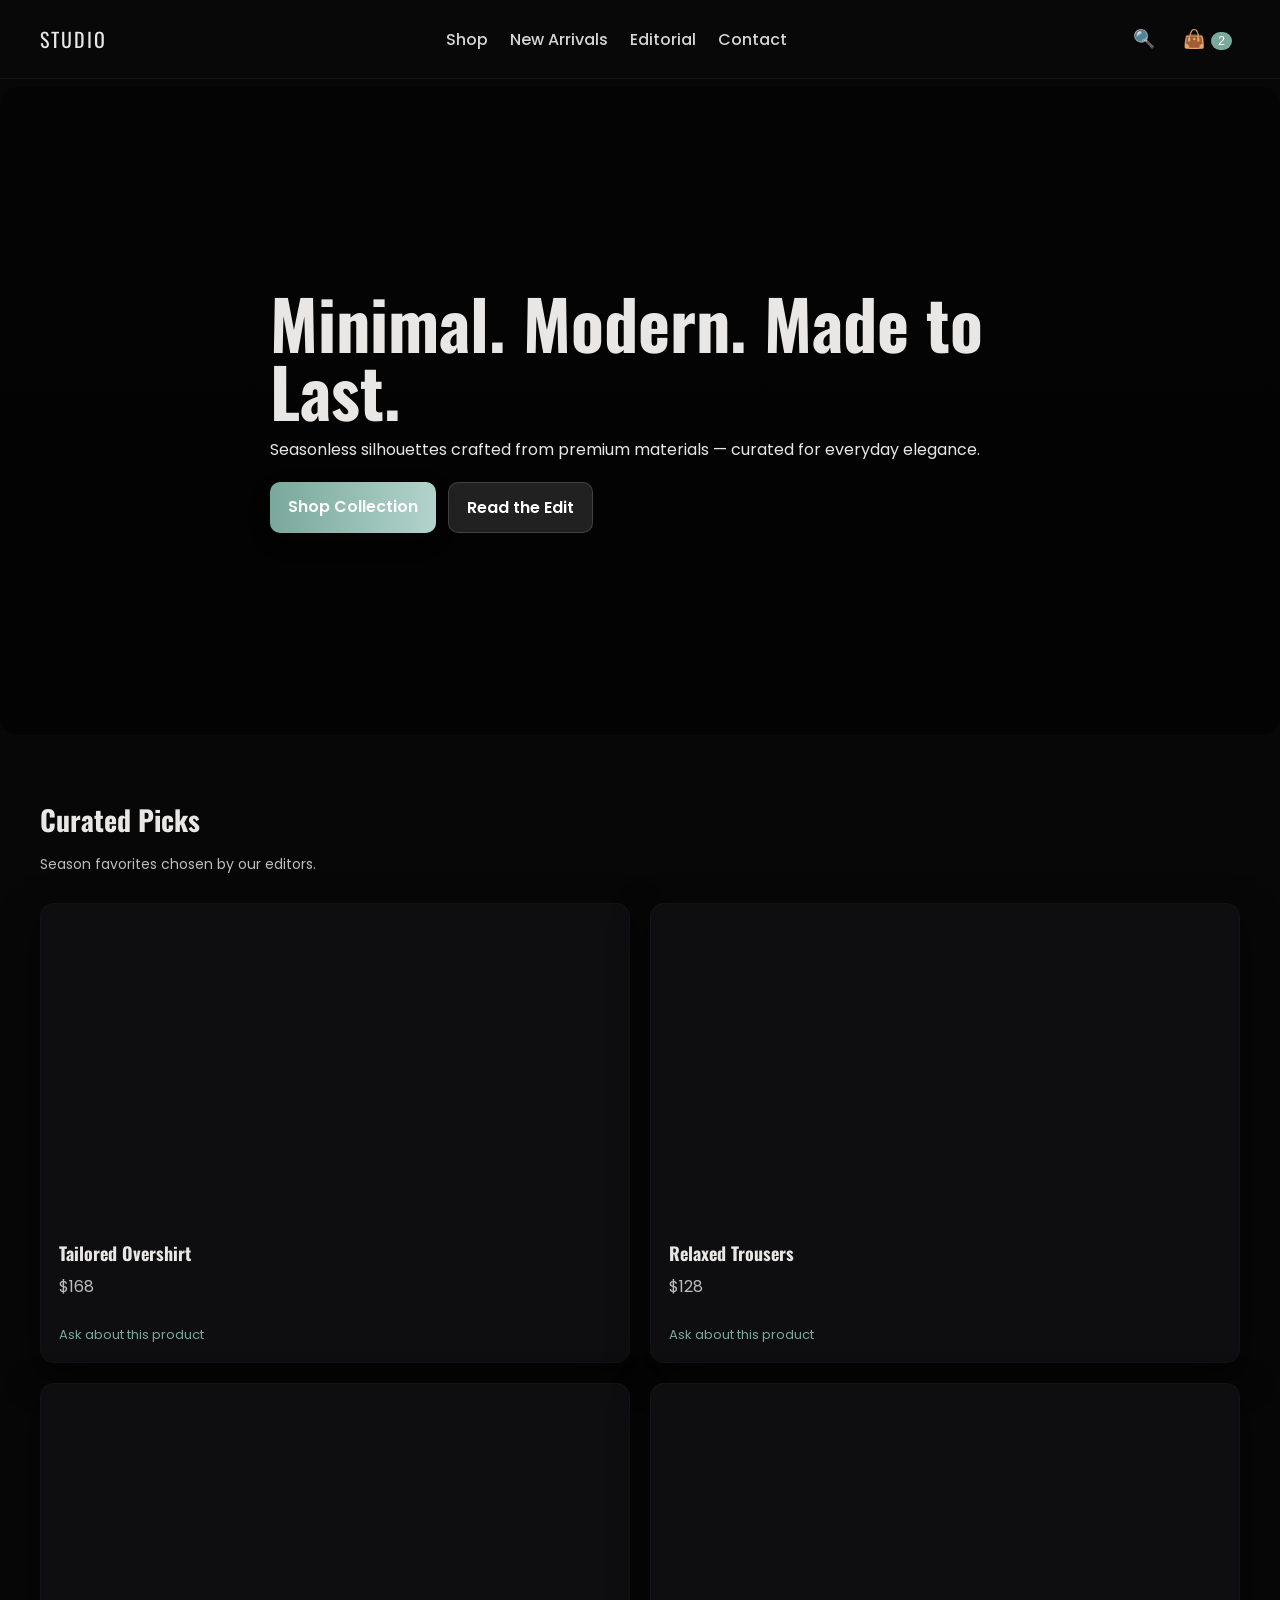
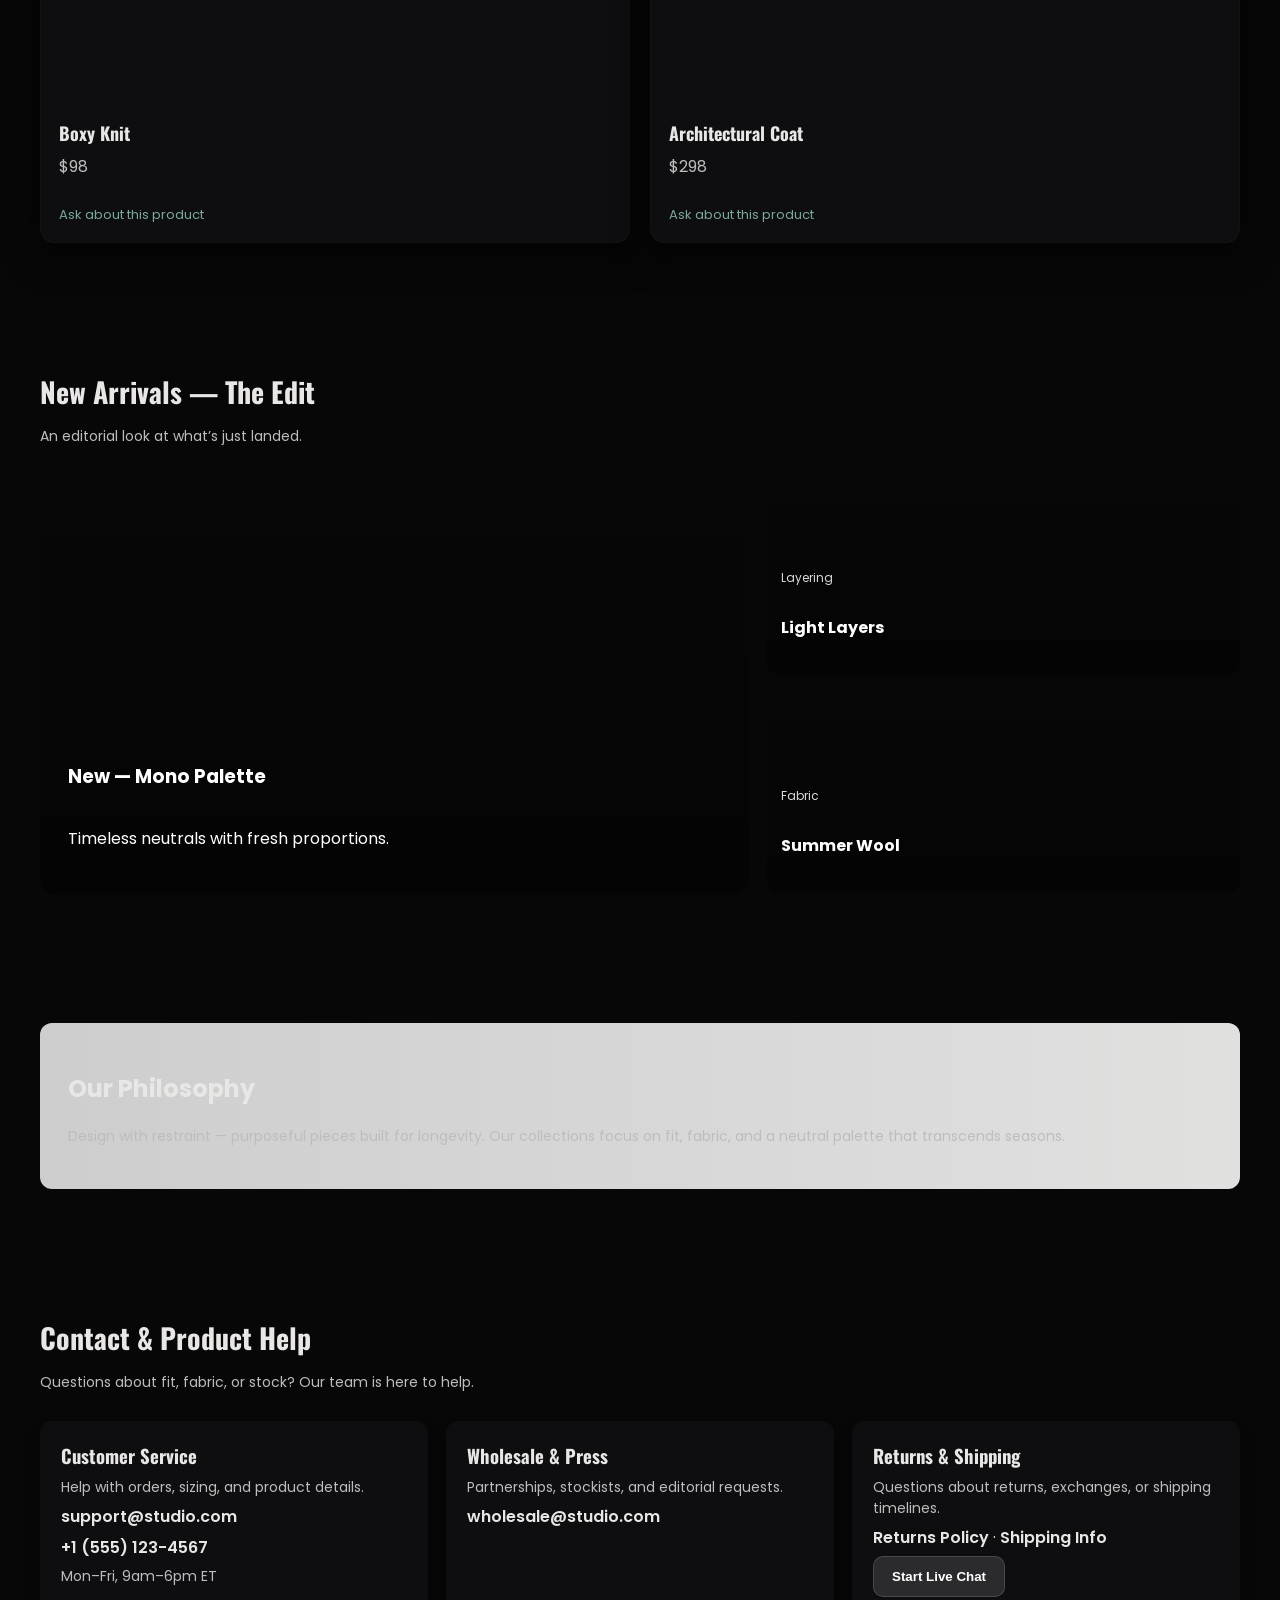
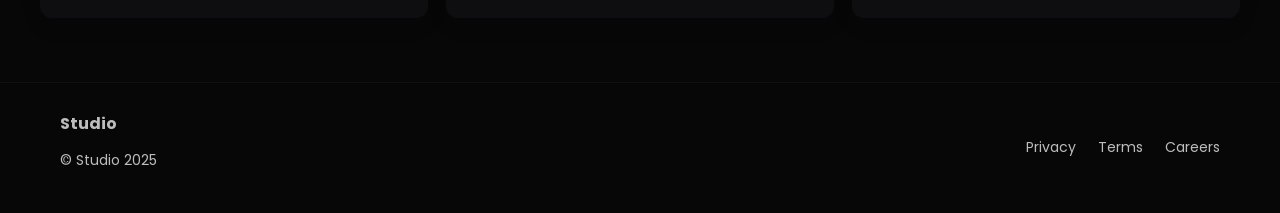
==== index.html @ d048fcca "Initial Commit" ====
<!doctype html>
<html lang="en">
	<head>
		<meta charset="utf-8" />
		<meta name="viewport" content="width=device-width, initial-scale=1" />
		<title>Studio — Modern Clothing</title>
		<link rel="preconnect" href="https://fonts.googleapis.com">
		<link rel="preconnect" href="https://fonts.gstatic.com" crossorigin>
		<link href="https://fonts.googleapis.com/css2?family=Oswald:wght@400;500;700&family=Poppins:wght@300;400;500;600&display=swap" rel="stylesheet">
		<link rel="stylesheet" href="styles.css">
	</head>
	<body class="dark">
		<header class="site-header">
			<div class="container header-inner">
				<a class="brand" href="#">STUDIO</a>
				<nav class="nav" id="nav">
					<a href="#shop">Shop</a>
					<a href="#new">New Arrivals</a>
					<a href="#about">Editorial</a>
					<a href="#contact">Contact</a>
				</nav>
				<div class="header-actions">
					<button class="icon-btn search" aria-label="Search">🔍</button>
					<button class="icon-btn cart" aria-label="Cart">👜<span class="cart-bubble">2</span></button>
					<button class="hamburger" id="menuToggle" aria-label="Toggle menu">☰</button>
				</div>
			</div>
		</header>

		<main>
			<section class="hero">
				<div class="hero-media" style="background-image: url('https://images.unsplash.com/photo-1520975917855-35dd8f59e93b?q=80&w=1600&auto=format&fit=crop&ixlib=rb-4.0.3&s=7a22c3f7b12d1d2b1f6d5a6b57f6b3fd');">
					<div class="hero-overlay"></div>
					<div class="container hero-content">
						<h1 class="hero-title">Minimal. Modern. Made to Last.</h1>
						<p class="hero-sub">Seasonless silhouettes crafted from premium materials — curated for everyday elegance.</p>
						<div class="hero-ctas">
							<a class="btn btn-primary" href="#shop">Shop Collection</a>
							<a class="btn btn-ghost" href="#about">Read the Edit</a>
						</div>
					</div>
				</div>
			</section>

			<section id="shop" class="section container">
				<div class="section-header">
					<h2>Curated Picks</h2>
					<p class="muted">Season favorites chosen by our editors.</p>
				</div>
				<div class="product-grid">
					<article class="product-card reveal">
						<div class="product-media" style="background-image: url('https://images.unsplash.com/photo-1514996937319-344454492b37?q=80&w=1200&auto=format&fit=crop&ixlib=rb-4.0.3&s=8a7597a4d6f6f0d8b8c2f7d2b9c6b1e4');"></div>
						<div class="product-info">
							<h3>Tailored Overshirt</h3>
							<p class="price">$168</p>
							<a class="product-contact" href="mailto:support@studio.com?subject=Inquiry%20about%20Tailored%20Overshirt">Ask about this product</a>
						</div>
					</article>

					<article class="product-card reveal">
						<div class="product-media" style="background-image: url('https://images.unsplash.com/photo-1544033524-1b2b3a2f0f1f?q=80&w=1200&auto=format&fit=crop&ixlib=rb-4.0.3&s=9f6c1a8c3a6d7e4f2c1a0d3b5c7e0a6b');"></div>
						<div class="product-info">
							<h3>Relaxed Trousers</h3>
							<p class="price">$128</p>
							<a class="product-contact" href="mailto:support@studio.com?subject=Inquiry%20about%20Relaxed%20Trousers">Ask about this product</a>
						</div>
					</article>

					<article class="product-card reveal">
						<div class="product-media" style="background-image: url('https://images.unsplash.com/photo-1541099649105-f69ad21f3246?q=80&w=1200&auto=format&fit=crop&ixlib=rb-4.0.3&s=4b1c6b9a7c8f0a3f7e2c1b0d5a9f8c3e');"></div>
						<div class="product-info">
							<h3>Boxy Knit</h3>
							<p class="price">$98</p>
							<a class="product-contact" href="mailto:support@studio.com?subject=Inquiry%20about%20Boxy%20Knit">Ask about this product</a>
						</div>
					</article>

					<article class="product-card reveal">
						<div class="product-media" style="background-image: url('https://images.unsplash.com/photo-1520975917855-35dd8f59e93b?q=80&w=1200&auto=format&fit=crop&ixlib=rb-4.0.3&s=7a22c3f7b12d1d2b1f6d5a6b57f6b3fd');"></div>
						<div class="product-info">
							<h3>Architectural Coat</h3>
							<p class="price">$298</p>
							<a class="product-contact" href="mailto:support@studio.com?subject=Inquiry%20about%20Architectural%20Coat">Ask about this product</a>
						</div>
					</article>
				</div>
			</section>

			<section id="new" class="section editorial container">
				<div class="section-header">
					<h2>New Arrivals — The Edit</h2>
					<p class="muted">An editorial look at what’s just landed.</p>
				</div>

				<div class="editorial-grid">
					<div class="editorial-large reveal" style="background-image: url('https://images.unsplash.com/photo-1517841905240-472988babdf9?q=80&w=1400&auto=format&fit=crop&ixlib=rb-4.0.3&s=6b1a9c2e5f3b5c9f0c8d7e6a8f0b1c3d');">
						<div class="editorial-overlay">
							<h3>New — Mono Palette</h3>
							<p>Timeless neutrals with fresh proportions.</p>
						</div>
					</div>

					<div class="editorial-column">
						<div class="editorial-item reveal" style="background-image: url('https://images.unsplash.com/photo-1503341455253-b2e723bb3dbb?q=80&w=800&auto=format&fit=crop&ixlib=rb-4.0.3&s=b1c9f4a9b2c2d3e4f5a6b7c8d9e0f1a2');">
							<div class="editorial-overlay"><span class="eyebrow">Layering</span><h4>Light Layers</h4></div>
						</div>
						<div class="editorial-item reveal" style="background-image: url('https://images.unsplash.com/photo-1551854838-9b3a2b8a8f5f?q=80&w=800&auto=format&fit=crop&ixlib=rb-4.0.3&s=3f6a5b4c2d1e8f9a0b7c6d5e4a3b2c1d');">
							<div class="editorial-overlay"><span class="eyebrow">Fabric</span><h4>Summer Wool</h4></div>
						</div>
					</div>
				</div>
			</section>

			<section id="about" class="section container about">
				<div class="about-inner">
					<h2>Our Philosophy</h2>
					<p class="muted">Design with restraint — purposeful pieces built for longevity. Our collections focus on fit, fabric, and a neutral palette that transcends seasons.</p>
				</div>
			</section>
	
			<section id="contact" class="section container contact-section">
				<div class="section-header">
					<h2>Contact & Product Help</h2>
					<p class="muted">Questions about fit, fabric, or stock? Our team is here to help.</p>
				</div>
				<div class="contact-grid">
					<div class="contact-card">
						<h3>Customer Service</h3>
						<p class="muted">Help with orders, sizing, and product details.</p>
						<p><a href="mailto:support@studio.com">support@studio.com</a></p>
						<p><a href="tel:+15551234567">+1 (555) 123-4567</a></p>
						<p class="muted">Mon–Fri, 9am–6pm ET</p>
					</div>

					<div class="contact-card">
						<h3>Wholesale & Press</h3>
						<p class="muted">Partnerships, stockists, and editorial requests.</p>
						<p><a href="mailto:wholesale@studio.com">wholesale@studio.com</a></p>
					</div>

					<div class="contact-card">
						<h3>Returns & Shipping</h3>
						<p class="muted">Questions about returns, exchanges, or shipping timelines.</p>
						<p><a href="#">Returns Policy</a> · <a href="#">Shipping Info</a></p>
						<button class="btn btn-ghost" id="chatBtn">Start Live Chat</button>
					</div>
				</div>
			</section>

		</main>

		<footer class="site-footer">
			<div class="container footer-inner">
				<div>
					<strong>Studio</strong>
					<p class="muted">© Studio 2025</p>
				</div>
				<nav class="footer-nav muted">
					<a href="#">Privacy</a>
					<a href="#">Terms</a>
					<a href="#">Careers</a>
				</nav>
			</div>
		</footer>

		<script src="script.js"></script>
	</body>
</html>
---- styles.css ----
/* Styles for Studio — Modern Clothing */
:root{
  --bg: #f6f6f5;
  --card: #ffffff;
  --muted: #7a7a7a;
  --accent: #8daaa3; /* muted green/teal */
  --accent-2: #d8eae6; /* soft gradient */
  --text: #111116;
  --radius: 14px;
}

*{box-sizing:border-box}
html,body{height:100%}
body{
  margin:0;
  font-family: 'Poppins', system-ui, -apple-system, 'Segoe UI', Roboto, 'Helvetica Neue', Arial;
  background:var(--bg);
  color:var(--text);
  -webkit-font-smoothing:antialiased;
  -moz-osx-font-smoothing:grayscale;
}

.container{max-width:1200px;margin:0 auto;padding:0 20px}

.site-header{background:transparent;position:sticky;top:0;z-index:50}
.header-inner{display:flex;align-items:center;justify-content:space-between;padding:20px 0}
.brand{font-family:'Oswald',sans-serif;font-size:20px;letter-spacing:2px;color:var(--text);text-decoration:none}
.nav{display:flex;gap:22px;align-items:center}
.nav a{color:var(--text);text-decoration:none;font-weight:500}

.header-actions{display:flex;gap:12px;align-items:center}
.icon-btn{background:transparent;border:0;padding:8px;border-radius:10px;cursor:pointer;font-size:18px}
.icon-btn.cart{position:relative}
.cart-bubble{background:var(--accent);color:#fff;border-radius:999px;padding:2px 7px;font-size:12px;margin-left:6px}
.hamburger{display:none}

/* HERO */
.hero{margin-top:8px}
.hero-media{position:relative;height:72vh;min-height:520px;border-radius:18px;overflow:hidden;display:flex;align-items:center}
.hero-media{background-size:cover;background-position:center}
.hero-overlay{position:absolute;inset:0;background:linear-gradient(180deg, rgba(7,7,7,0.12) 0%, rgba(7,7,7,0.28) 60%, rgba(255,255,255,0.02) 100%)}
.hero-content{position:relative;z-index:2;padding:48px 20px;max-width:780px}
.hero-title{font-family:'Oswald',sans-serif;font-size: clamp(28px, 6vw, 68px);margin:0 0 12px;color:#fff;line-height:1}
.hero-sub{font-size:16px;color:rgba(255,255,255,0.92);margin:0 0 20px}
.hero-ctas{display:flex;gap:12px}
.btn{display:inline-block;padding:12px 18px;border-radius:10px;text-decoration:none;font-weight:600}
.btn-primary{background:linear-gradient(90deg,var(--accent),#b1d3cc);color:#fff;box-shadow:0 8px 24px rgba(13,20,18,0.12)}
.btn-primary:hover{transform:translateY(-3px)}
.btn-ghost{background:rgba(255,255,255,0.12);color:#fff;border:1px solid rgba(255,255,255,0.14)}

/* Sections */
.section{padding:64px 0}
.section-header{margin-bottom:28px}
.section-header h2{font-family:'Oswald',sans-serif;font-size:28px;margin:0}
.muted{color:var(--muted);font-size:14px}

/* Product Grid */
.product-grid{display:grid;grid-template-columns:repeat(2,1fr);gap:20px}
.product-card{background:var(--card);border-radius:var(--radius);overflow:hidden;box-shadow:0 6px 20px rgba(16,24,28,0.06);transition:transform .35s cubic-bezier(.2,.9,.3,1),box-shadow .35s;border:1px solid rgba(10,10,10,0.03)}
.product-card:hover{transform:translateY(-8px);box-shadow:0 18px 40px rgba(16,24,28,0.12)}
.product-media{height:320px;background-size:cover;background-position:center;transition:transform .6s ease}
.product-card:hover .product-media{transform:scale(1.06)}
.product-info{padding:16px 18px}
.product-info h3{font-family:'Oswald',sans-serif;margin:0;font-size:18px}
.price{color:var(--muted);margin-top:8px}

/* Editorial */
.editorial-grid{display:grid;grid-template-columns:1.2fr .8fr;gap:18px;align-items:stretch}
.editorial-large{position:relative;border-radius:16px;overflow:hidden;background-size:cover;background-position:center;min-height:420px}
.editorial-overlay{position:absolute;inset:0;background:linear-gradient(180deg, rgba(10,10,10,0.08) 0%, rgba(10,10,10,0.42) 100%);display:flex;flex-direction:column;justify-content:flex-end;padding:28px;color:#fff}
.editorial-column{display:flex;flex-direction:column;gap:18px}
.editorial-item{position:relative;border-radius:12px;overflow:hidden;background-size:cover;background-position:center;min-height:200px}
.editorial-item .editorial-overlay{background:linear-gradient(180deg, rgba(6,6,6,0.06), rgba(6,6,6,0.42));padding:14px}
.eyebrow{display:inline-block;font-size:12px;color:rgba(255,255,255,0.85);margin-bottom:6px}

.about-inner{background:linear-gradient(90deg, rgba(255,255,255,0.8), rgba(248,248,247,0.9));padding:28px;border-radius:12px}

/* Footer */
.site-footer{padding:28px 0}
.footer-inner{display:flex;justify-content:space-between;align-items:center}
.footer-nav a{color:var(--muted);text-decoration:none;margin-left:18px}

/* Micro-interactions & reveal */
.reveal{opacity:0;transform:translateY(18px) scale(.995);transition:opacity .6s ease,transform .6s cubic-bezier(.2,.9,.3,1)}
.reveal.in-view{opacity:1;transform:none}

/* Responsive */
@media (max-width:900px){
  .product-grid{grid-template-columns:1fr;}
  .editorial-grid{grid-template-columns:1fr;}
  .hero-media{min-height:56vh}
}

/* Dark theme overrides (apply when <body class="dark">) */
body.dark{
  --bg: #070708;
  --card: #0e0e10;
  --muted: #bdbdbd;
  --accent: #7aa89b;
  --text: #e9e7e5;
  background: #070708;
  color: var(--text);
}
body.dark .site-header{background:rgba(10,10,12,0.55);border-bottom:1px solid rgba(255,255,255,0.04)}
body.dark .brand{color:var(--text)}
body.dark .nav a{color:rgba(233,231,229,0.92)}
body.dark .header-actions .icon-btn{color:var(--text)}
body.dark .hero-overlay{background:linear-gradient(180deg, rgba(0,0,0,0.36) 0%, rgba(0,0,0,0.6) 60%)}
body.dark .hero-title, body.dark .hero-sub{color:var(--text)}
body.dark .product-card{background:var(--card);box-shadow:0 12px 36px rgba(0,0,0,0.6);border:1px solid rgba(255,255,255,0.02)}
body.dark .editorial-overlay, body.dark .editorial-item .editorial-overlay{background:linear-gradient(180deg, rgba(0,0,0,0.06), rgba(0,0,0,0.42))}
body.dark .contact-card{background:var(--card);color:var(--text)}
body.dark .site-footer{background:transparent;color:var(--muted);border-top:1px solid rgba(255,255,255,0.04)}


@media (max-width:680px){
  .nav{display:none}
  .hamburger{display:inline-block;background:transparent;border:0;font-size:20px}
  .header-inner{gap:12px}
  .hero-content{padding:28px 12px}
  .hero-title{font-size:28px}
  .container{padding:0 16px}
}

/* Small utilities */
.text-center{text-align:center}

/* Contact section */
.contact-section .contact-grid{display:grid;grid-template-columns:repeat(3,1fr);gap:18px}
.contact-card{background:var(--card);padding:20px;border-radius:12px;box-shadow:0 8px 24px rgba(16,24,28,0.06);border:1px solid rgba(10,10,10,0.03)}
.contact-card h3{font-family:'Oswald',sans-serif;margin:0 0 8px}
.contact-card a{color:var(--text);text-decoration:none;font-weight:600}
.contact-card p{margin:6px 0}

.product-contact{display:inline-block;margin-top:10px;font-size:13px;color:var(--accent);text-decoration:none}
.product-contact:hover{text-decoration:underline}

@media (max-width:900px){
  .contact-section .contact-grid{grid-template-columns:1fr}
}
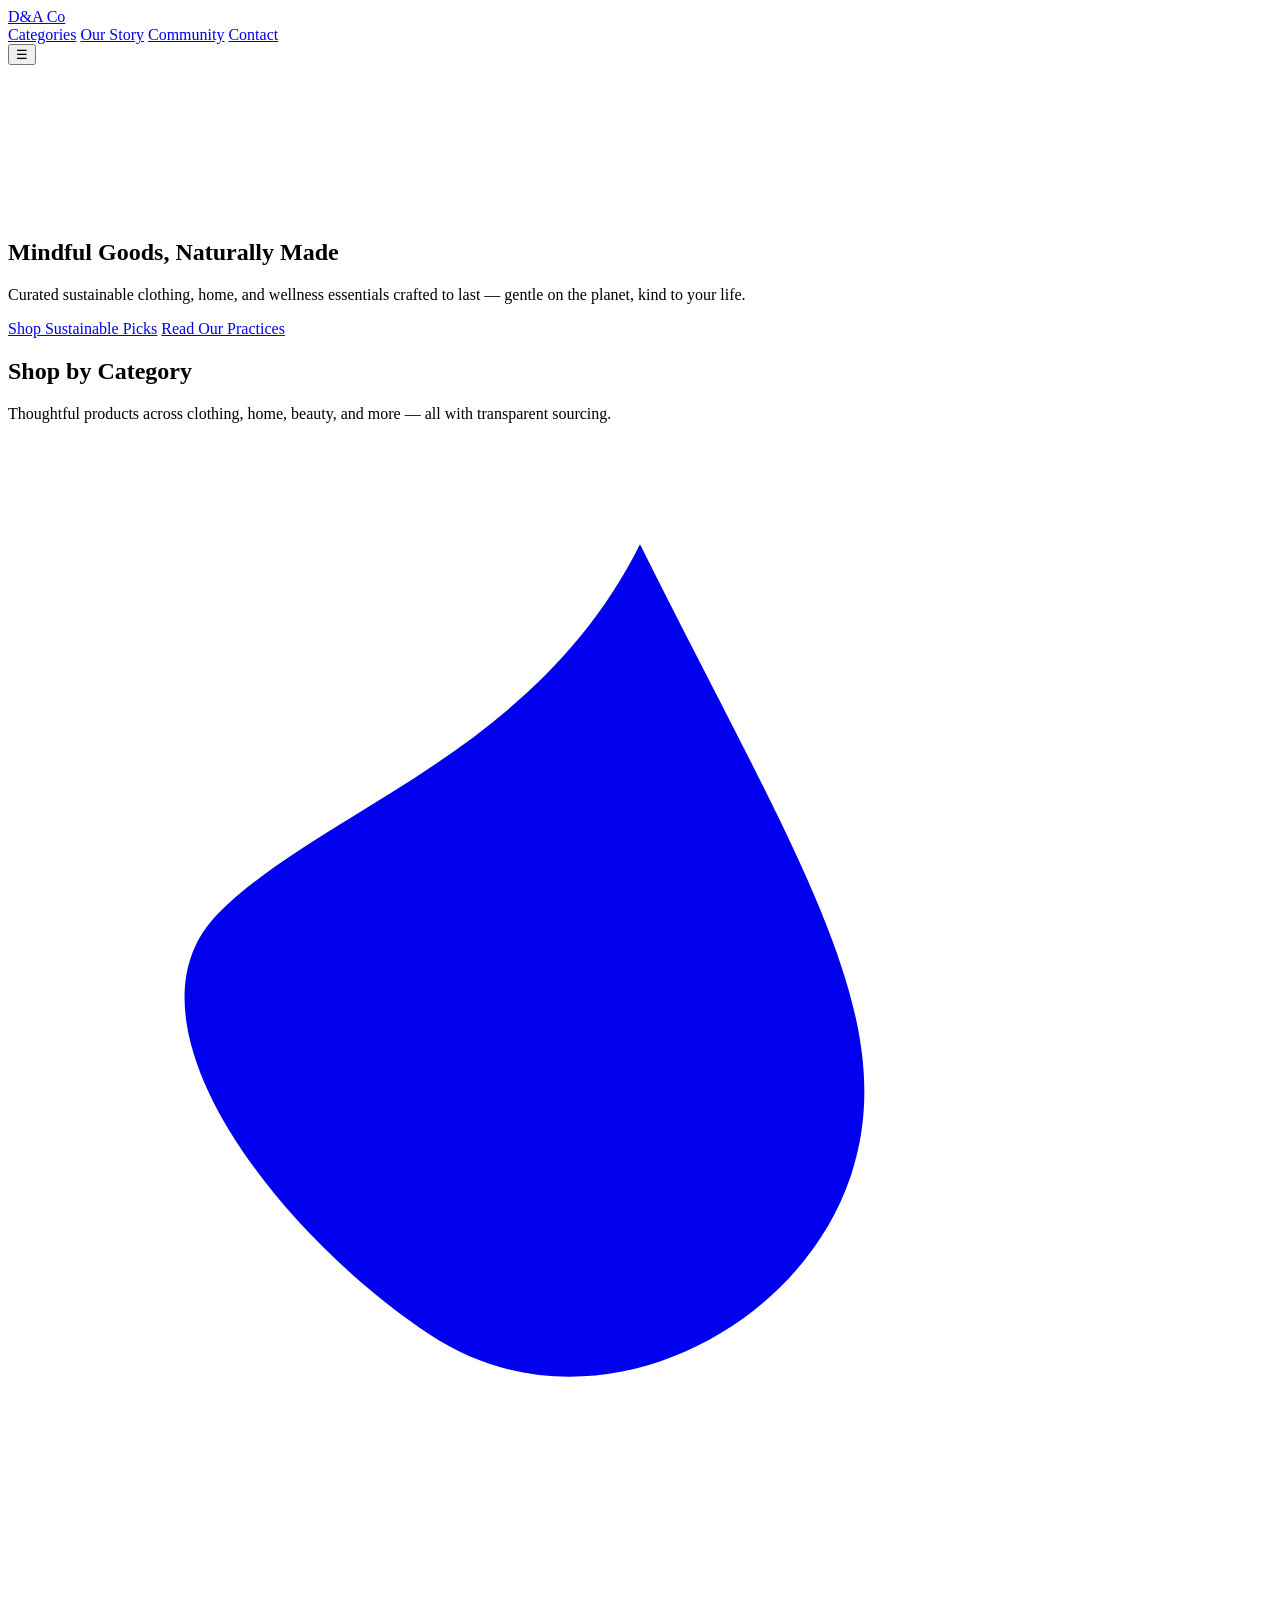
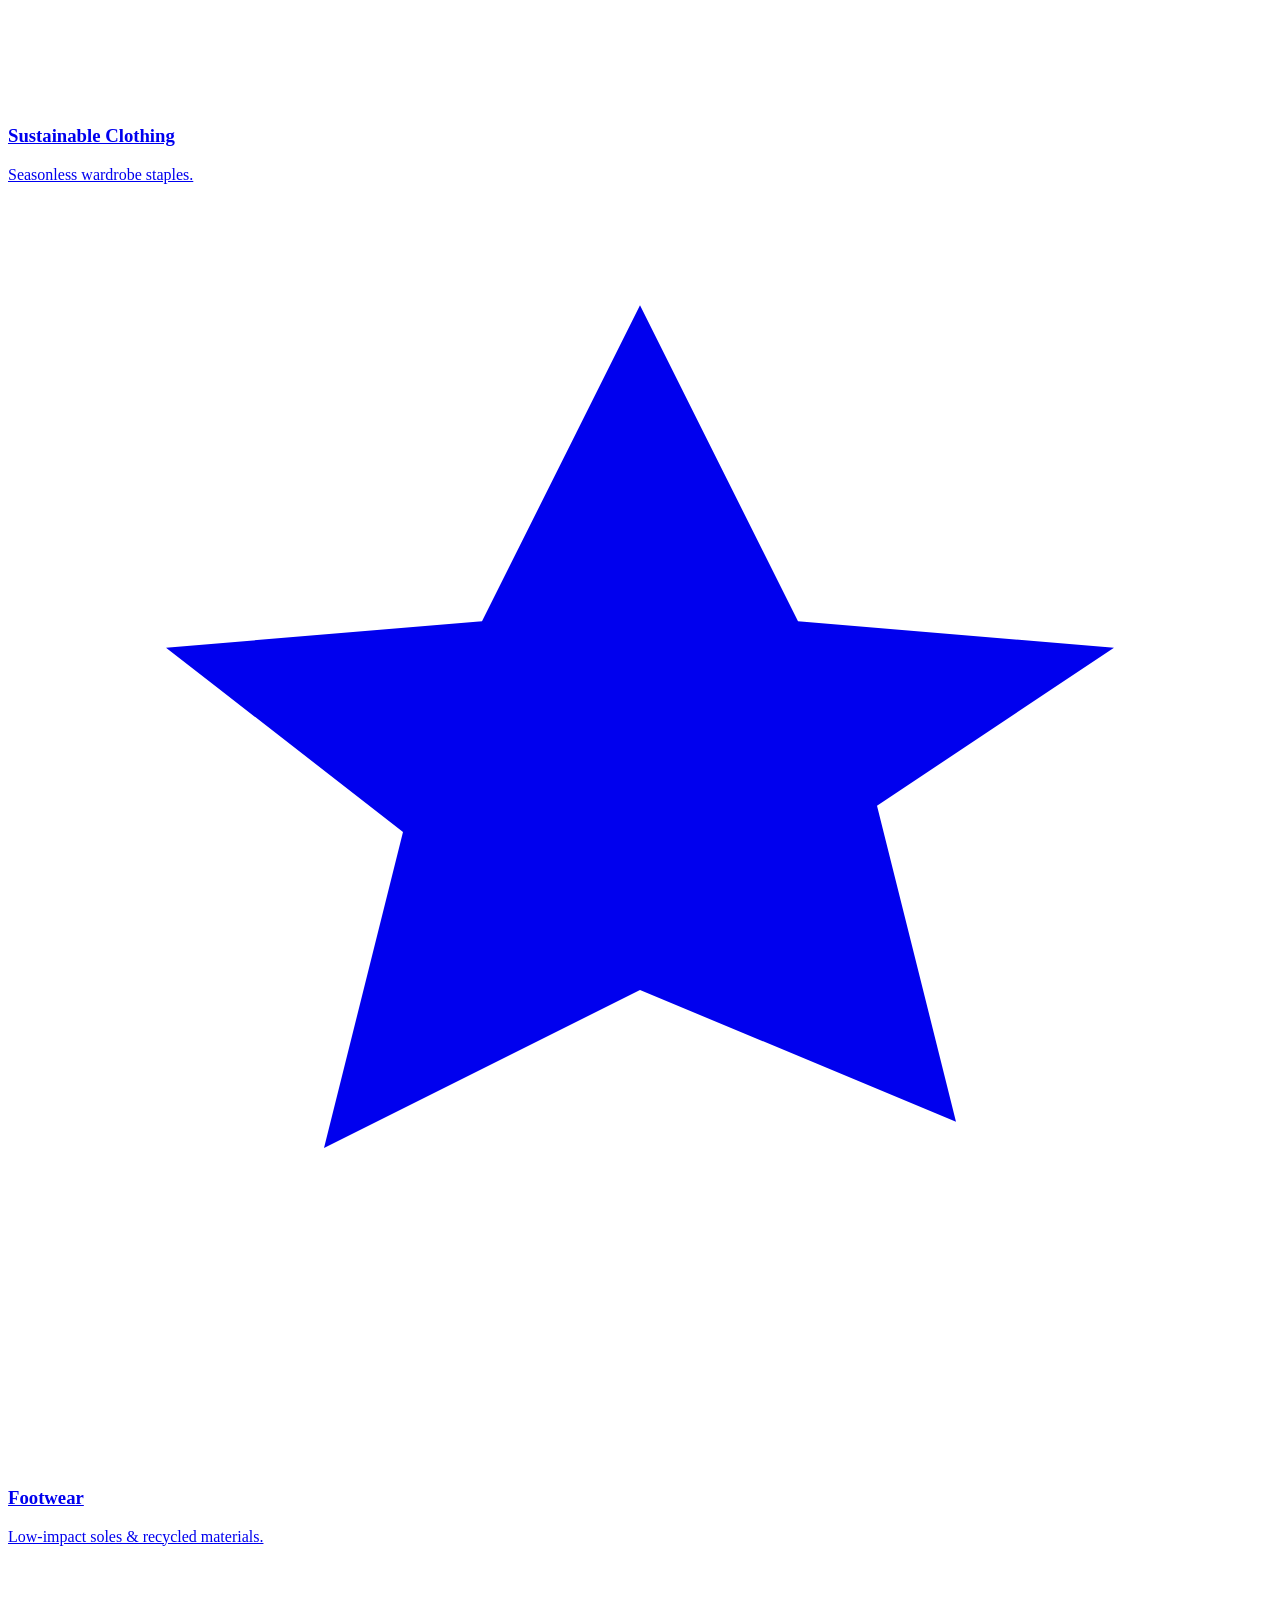
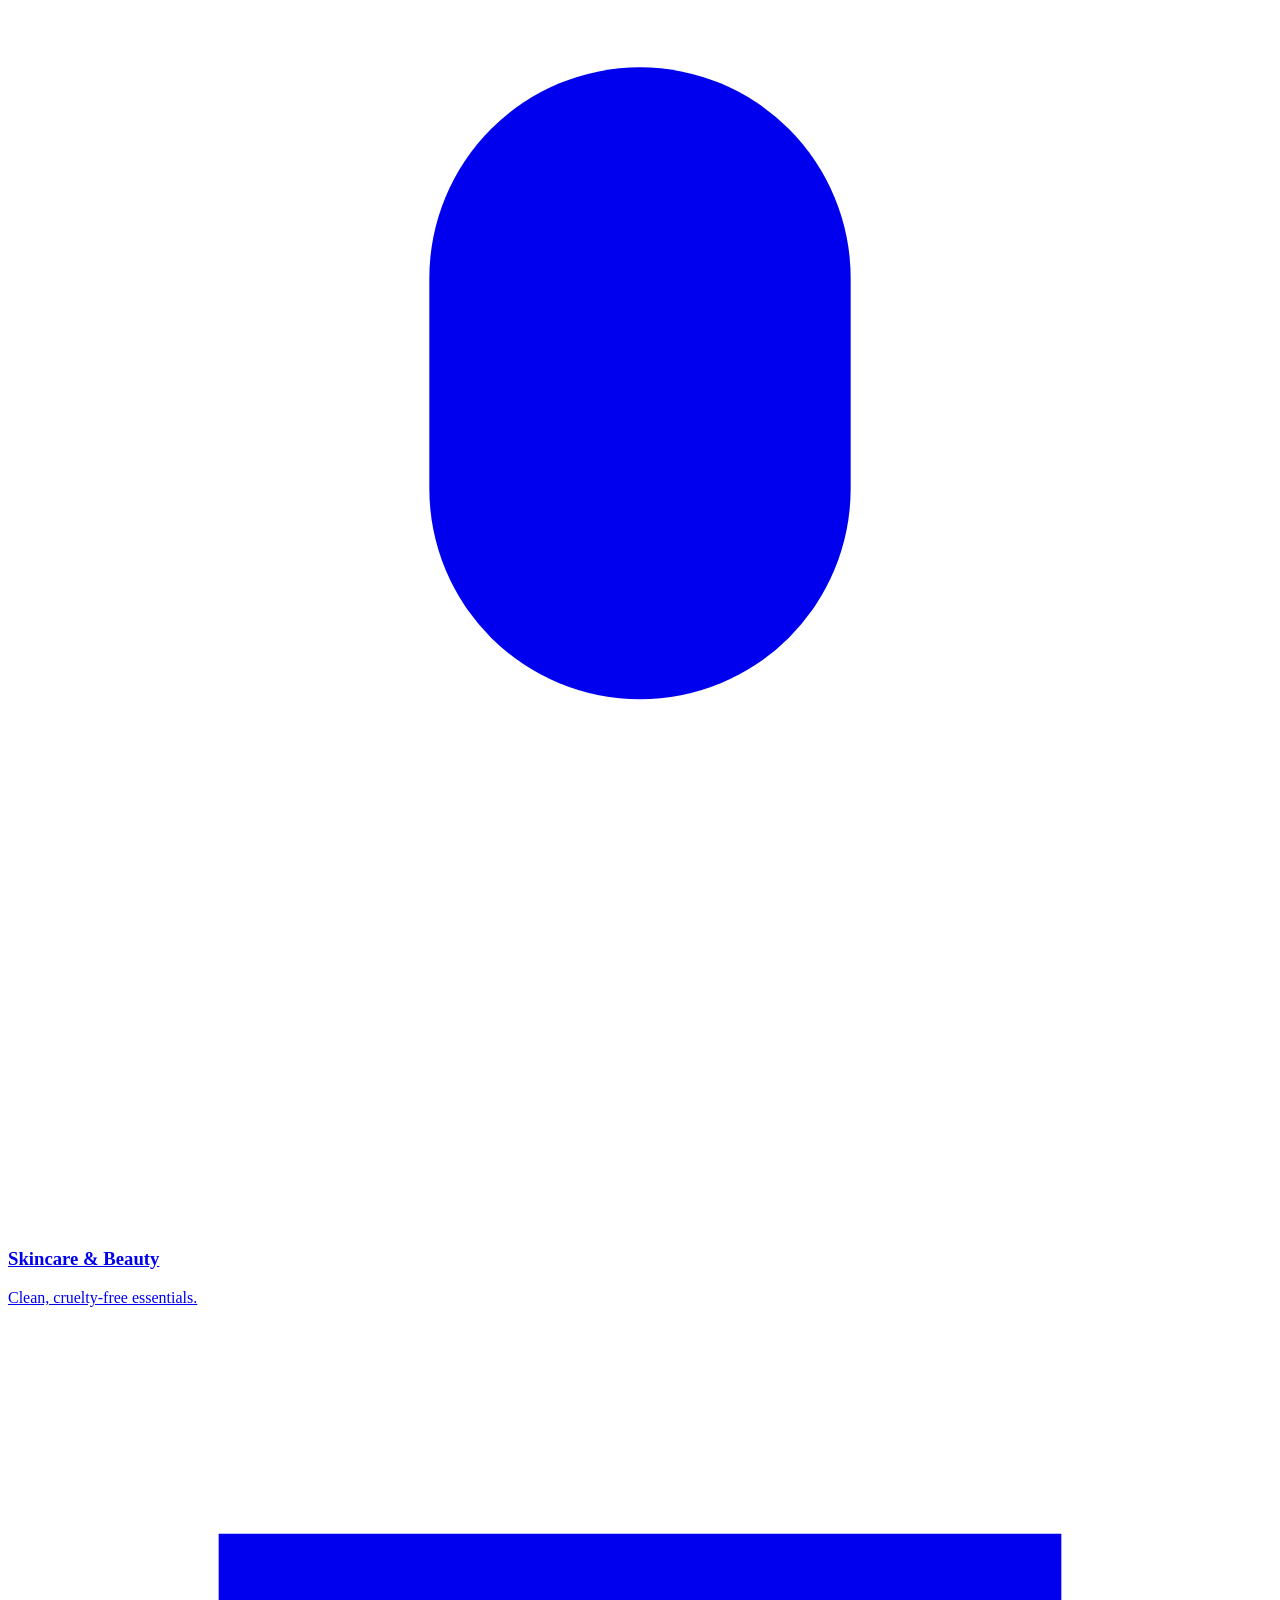
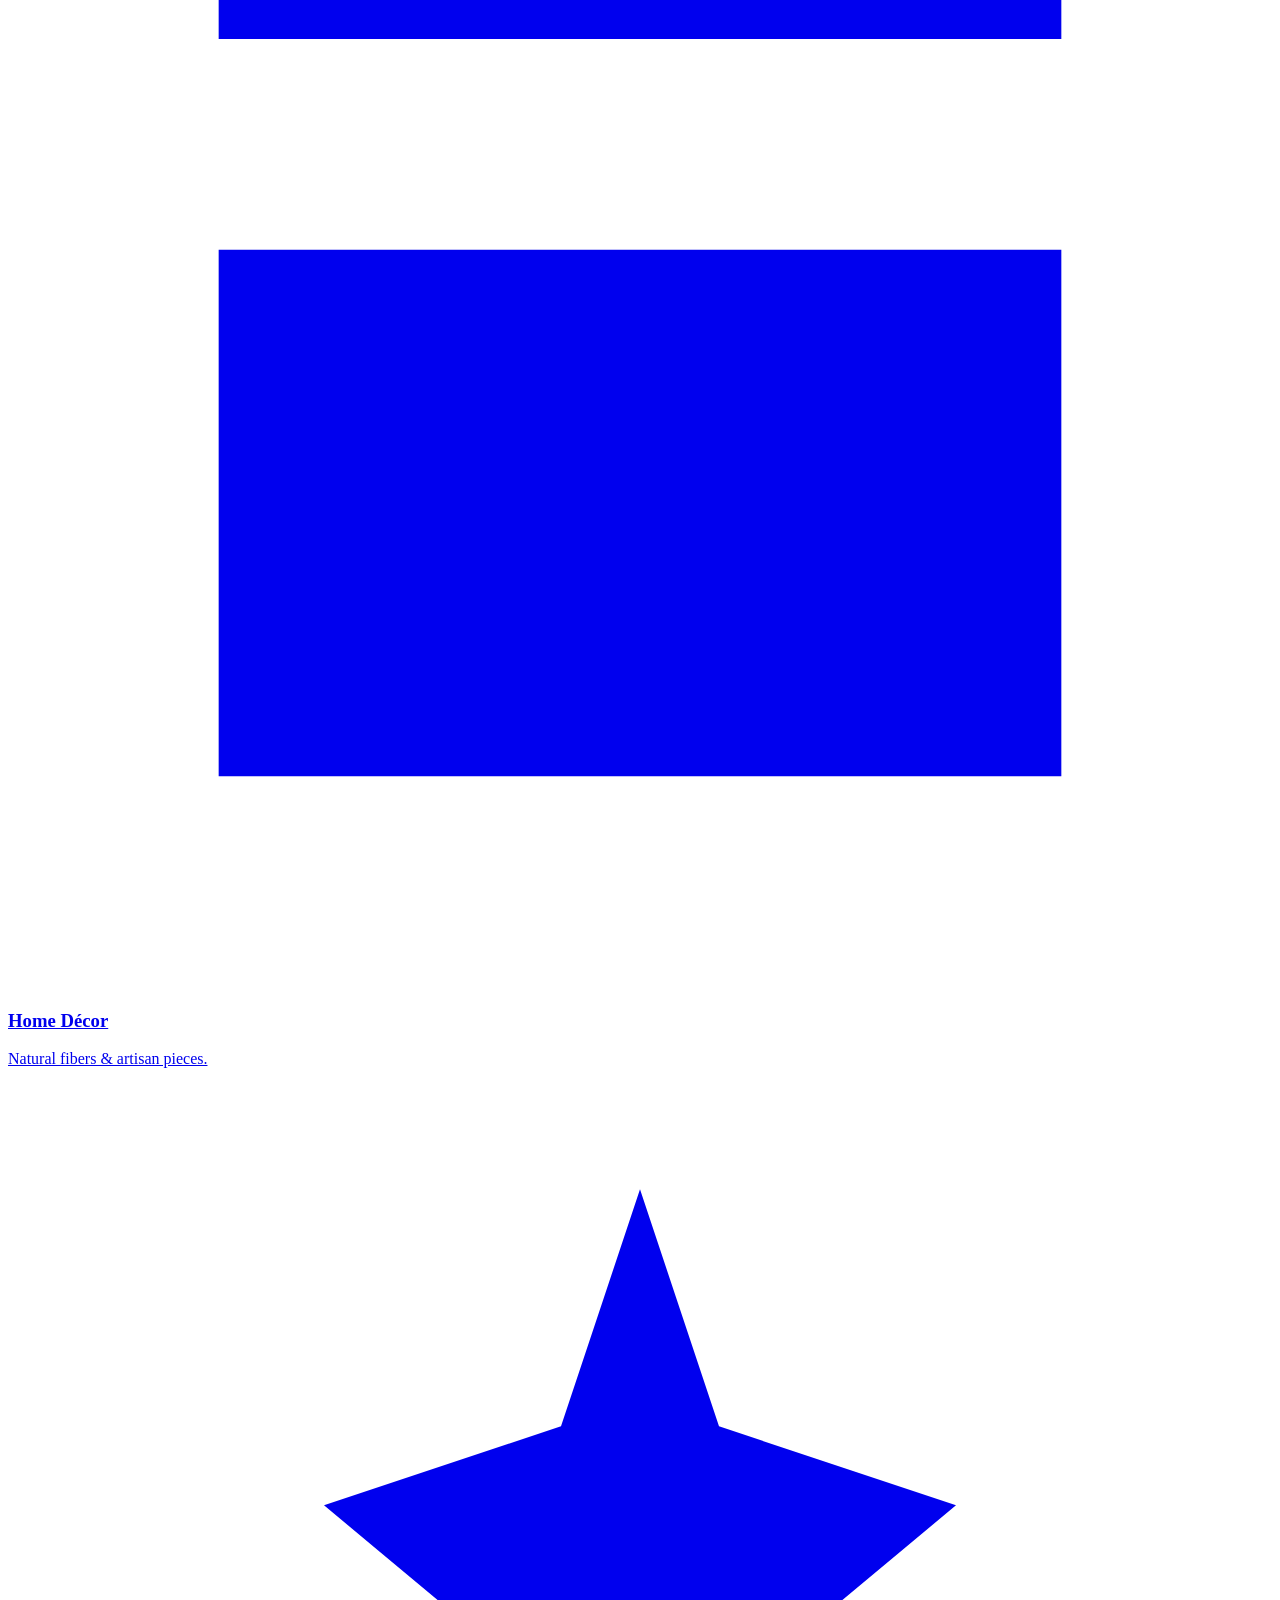
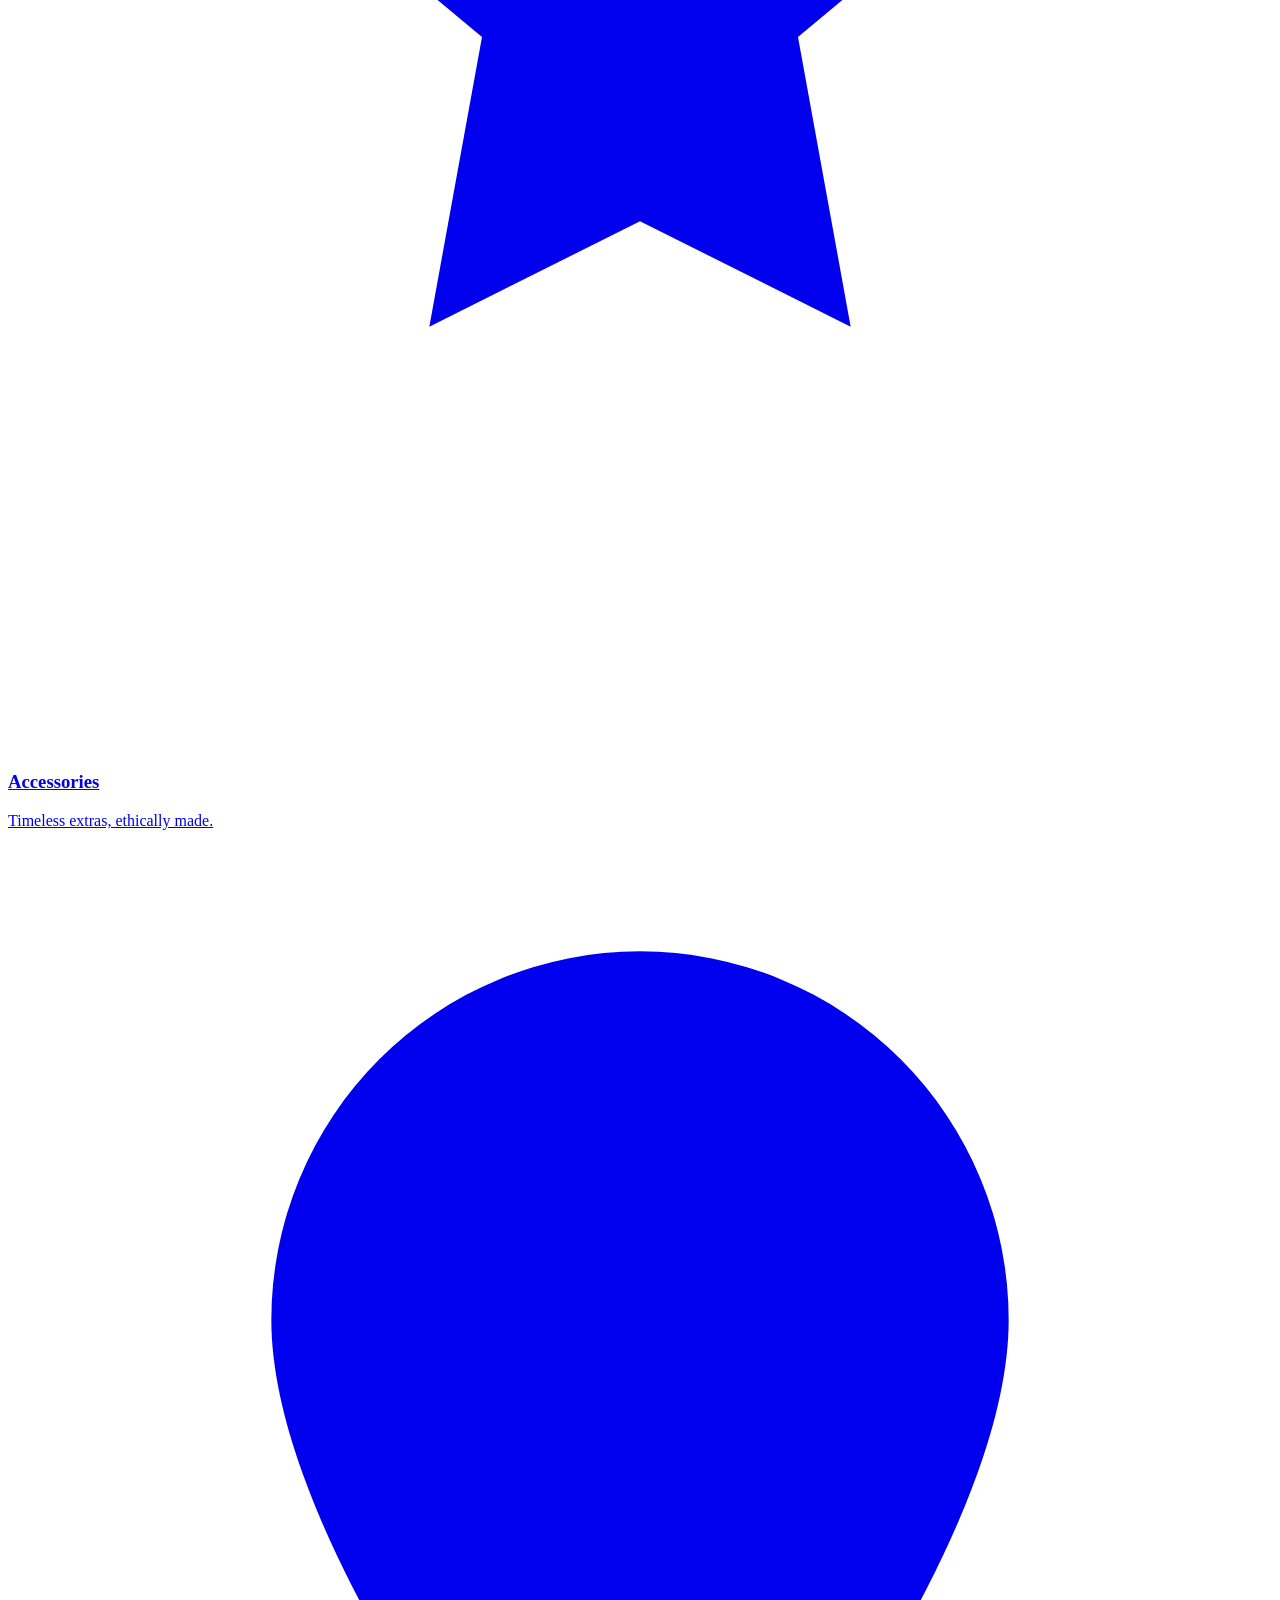
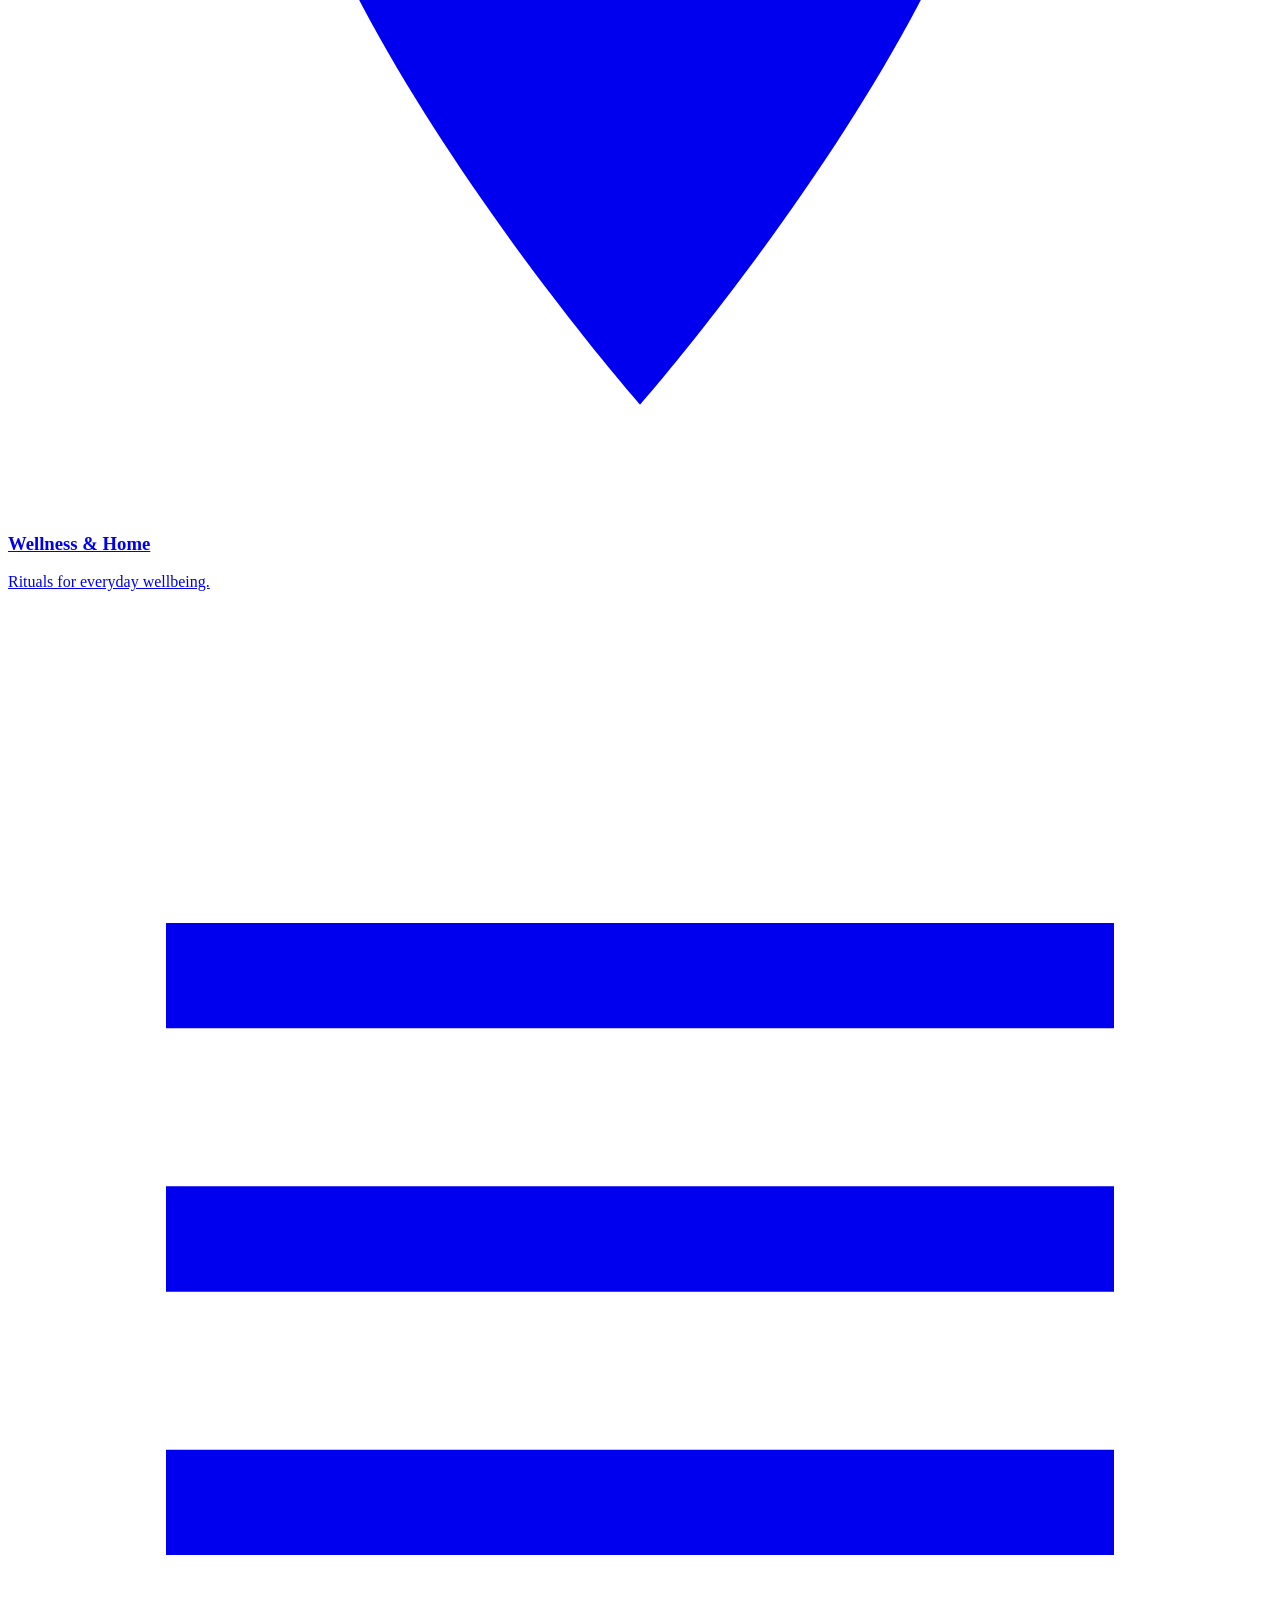
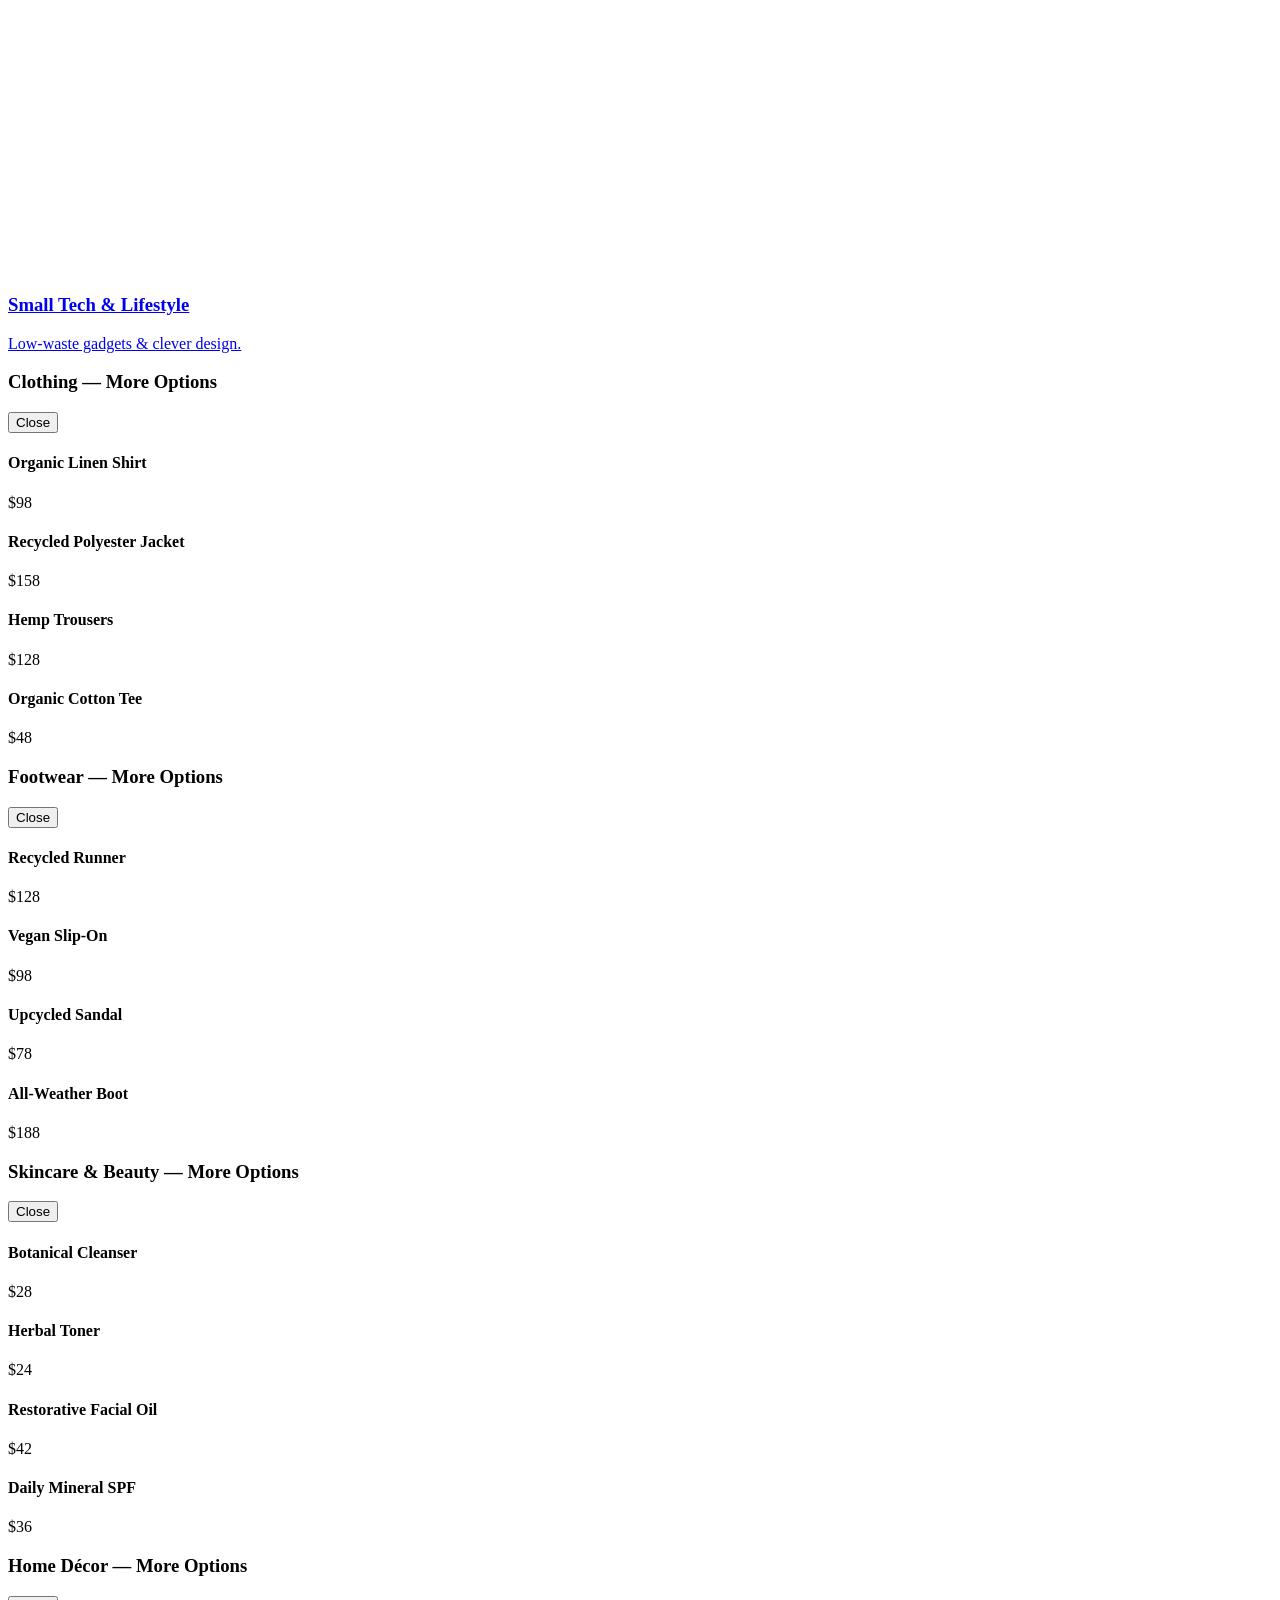
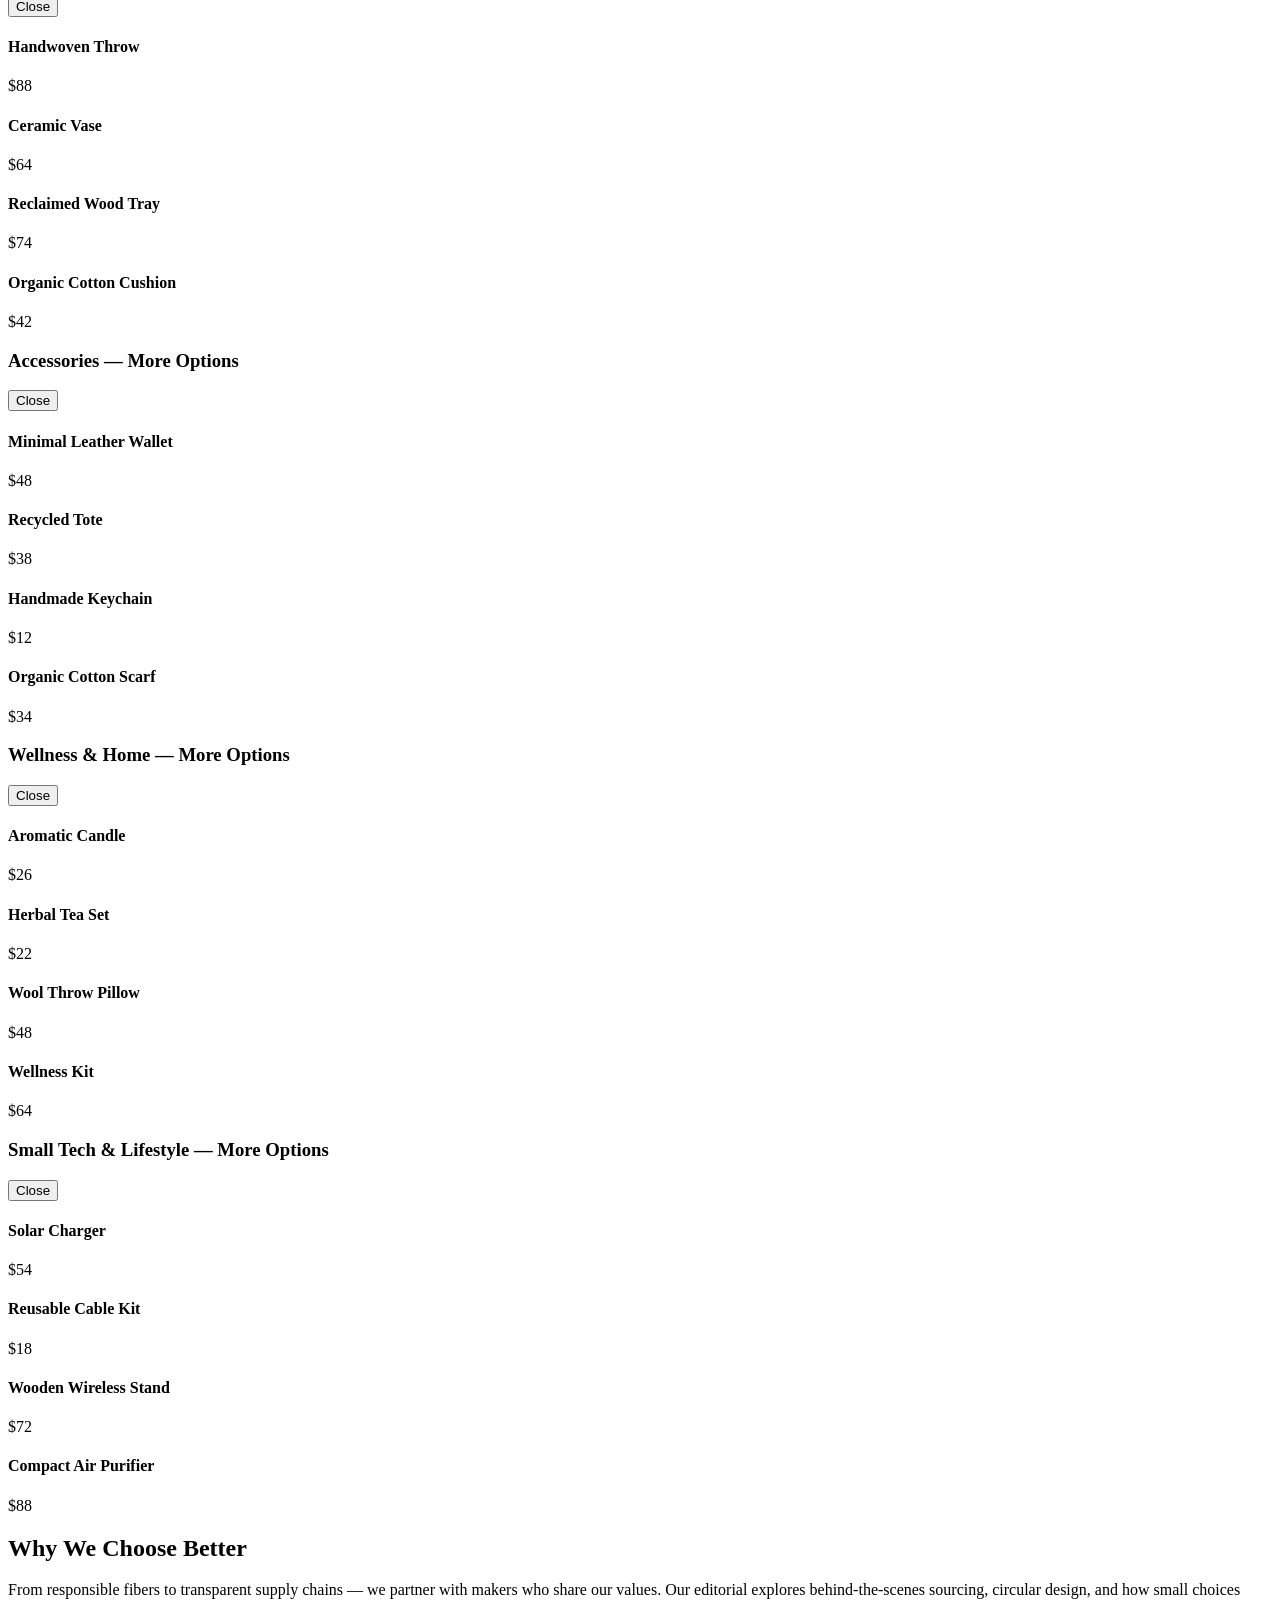
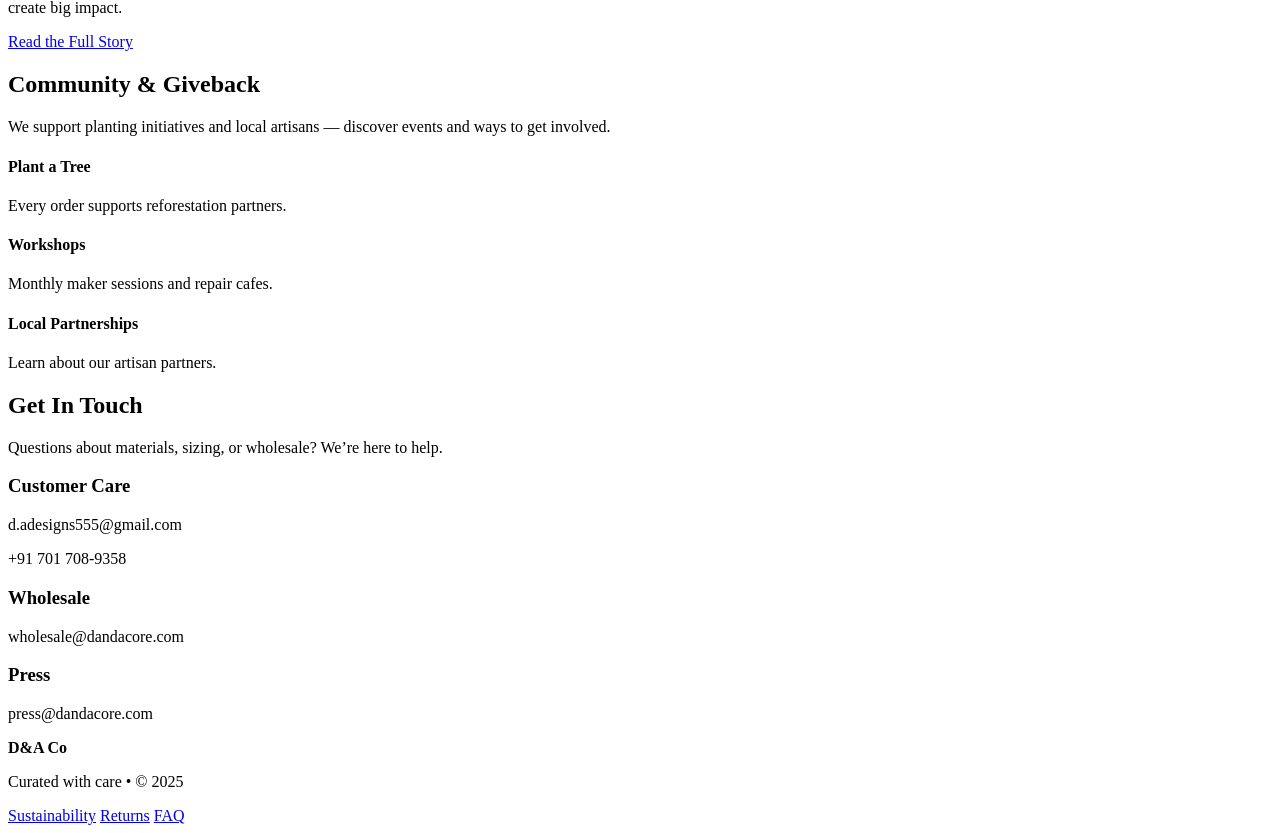
==== commit 1436596e: "u" ====
--- a/index.html
+++ b/index.html
@@ -1,168 +1,366 @@
+
 <!doctype html>
 <html lang="en">
-	<head>
-		<meta charset="utf-8" />
-		<meta name="viewport" content="width=device-width, initial-scale=1" />
-		<title>Studio — Modern Clothing</title>
-		<link rel="preconnect" href="https://fonts.googleapis.com">
-		<link rel="preconnect" href="https://fonts.gstatic.com" crossorigin>
-		<link href="https://fonts.googleapis.com/css2?family=Oswald:wght@400;500;700&family=Poppins:wght@300;400;500;600&display=swap" rel="stylesheet">
-		<link rel="stylesheet" href="styles.css">
-	</head>
-	<body class="dark">
-		<header class="site-header">
-			<div class="container header-inner">
-				<a class="brand" href="#">STUDIO</a>
-				<nav class="nav" id="nav">
-					<a href="#shop">Shop</a>
-					<a href="#new">New Arrivals</a>
-					<a href="#about">Editorial</a>
-					<a href="#contact">Contact</a>
-				</nav>
-				<div class="header-actions">
-					<button class="icon-btn search" aria-label="Search">🔍</button>
-					<button class="icon-btn cart" aria-label="Cart">👜<span class="cart-bubble">2</span></button>
-					<button class="hamburger" id="menuToggle" aria-label="Toggle menu">☰</button>
-				</div>
-			</div>
-		</header>
-
-		<main>
-			<section class="hero">
-				<div class="hero-media" style="background-image: url('https://images.unsplash.com/photo-1520975917855-35dd8f59e93b?q=80&w=1600&auto=format&fit=crop&ixlib=rb-4.0.3&s=7a22c3f7b12d1d2b1f6d5a6b57f6b3fd');">
-					<div class="hero-overlay"></div>
-					<div class="container hero-content">
-						<h1 class="hero-title">Minimal. Modern. Made to Last.</h1>
-						<p class="hero-sub">Seasonless silhouettes crafted from premium materials — curated for everyday elegance.</p>
-						<div class="hero-ctas">
-							<a class="btn btn-primary" href="#shop">Shop Collection</a>
-							<a class="btn btn-ghost" href="#about">Read the Edit</a>
-						</div>
-					</div>
-				</div>
-			</section>
-
-			<section id="shop" class="section container">
-				<div class="section-header">
-					<h2>Curated Picks</h2>
-					<p class="muted">Season favorites chosen by our editors.</p>
-				</div>
-				<div class="product-grid">
-					<article class="product-card reveal">
-						<div class="product-media" style="background-image: url('https://images.unsplash.com/photo-1514996937319-344454492b37?q=80&w=1200&auto=format&fit=crop&ixlib=rb-4.0.3&s=8a7597a4d6f6f0d8b8c2f7d2b9c6b1e4');"></div>
-						<div class="product-info">
-							<h3>Tailored Overshirt</h3>
-							<p class="price">$168</p>
-							<a class="product-contact" href="mailto:support@studio.com?subject=Inquiry%20about%20Tailored%20Overshirt">Ask about this product</a>
-						</div>
-					</article>
-
-					<article class="product-card reveal">
-						<div class="product-media" style="background-image: url('https://images.unsplash.com/photo-1544033524-1b2b3a2f0f1f?q=80&w=1200&auto=format&fit=crop&ixlib=rb-4.0.3&s=9f6c1a8c3a6d7e4f2c1a0d3b5c7e0a6b');"></div>
-						<div class="product-info">
-							<h3>Relaxed Trousers</h3>
-							<p class="price">$128</p>
-							<a class="product-contact" href="mailto:support@studio.com?subject=Inquiry%20about%20Relaxed%20Trousers">Ask about this product</a>
-						</div>
-					</article>
-
-					<article class="product-card reveal">
-						<div class="product-media" style="background-image: url('https://images.unsplash.com/photo-1541099649105-f69ad21f3246?q=80&w=1200&auto=format&fit=crop&ixlib=rb-4.0.3&s=4b1c6b9a7c8f0a3f7e2c1b0d5a9f8c3e');"></div>
-						<div class="product-info">
-							<h3>Boxy Knit</h3>
-							<p class="price">$98</p>
-							<a class="product-contact" href="mailto:support@studio.com?subject=Inquiry%20about%20Boxy%20Knit">Ask about this product</a>
-						</div>
-					</article>
-
-					<article class="product-card reveal">
-						<div class="product-media" style="background-image: url('https://images.unsplash.com/photo-1520975917855-35dd8f59e93b?q=80&w=1200&auto=format&fit=crop&ixlib=rb-4.0.3&s=7a22c3f7b12d1d2b1f6d5a6b57f6b3fd');"></div>
-						<div class="product-info">
-							<h3>Architectural Coat</h3>
-							<p class="price">$298</p>
-							<a class="product-contact" href="mailto:support@studio.com?subject=Inquiry%20about%20Architectural%20Coat">Ask about this product</a>
-						</div>
-					</article>
-				</div>
-			</section>
-
-			<section id="new" class="section editorial container">
-				<div class="section-header">
-					<h2>New Arrivals — The Edit</h2>
-					<p class="muted">An editorial look at what’s just landed.</p>
-				</div>
-
-				<div class="editorial-grid">
-					<div class="editorial-large reveal" style="background-image: url('https://images.unsplash.com/photo-1517841905240-472988babdf9?q=80&w=1400&auto=format&fit=crop&ixlib=rb-4.0.3&s=6b1a9c2e5f3b5c9f0c8d7e6a8f0b1c3d');">
-						<div class="editorial-overlay">
-							<h3>New — Mono Palette</h3>
-							<p>Timeless neutrals with fresh proportions.</p>
-						</div>
-					</div>
-
-					<div class="editorial-column">
-						<div class="editorial-item reveal" style="background-image: url('https://images.unsplash.com/photo-1503341455253-b2e723bb3dbb?q=80&w=800&auto=format&fit=crop&ixlib=rb-4.0.3&s=b1c9f4a9b2c2d3e4f5a6b7c8d9e0f1a2');">
-							<div class="editorial-overlay"><span class="eyebrow">Layering</span><h4>Light Layers</h4></div>
-						</div>
-						<div class="editorial-item reveal" style="background-image: url('https://images.unsplash.com/photo-1551854838-9b3a2b8a8f5f?q=80&w=800&auto=format&fit=crop&ixlib=rb-4.0.3&s=3f6a5b4c2d1e8f9a0b7c6d5e4a3b2c1d');">
-							<div class="editorial-overlay"><span class="eyebrow">Fabric</span><h4>Summer Wool</h4></div>
-						</div>
-					</div>
-				</div>
-			</section>
-
-			<section id="about" class="section container about">
-				<div class="about-inner">
-					<h2>Our Philosophy</h2>
-					<p class="muted">Design with restraint — purposeful pieces built for longevity. Our collections focus on fit, fabric, and a neutral palette that transcends seasons.</p>
-				</div>
-			</section>
-	
-			<section id="contact" class="section container contact-section">
-				<div class="section-header">
-					<h2>Contact & Product Help</h2>
-					<p class="muted">Questions about fit, fabric, or stock? Our team is here to help.</p>
-				</div>
-				<div class="contact-grid">
-					<div class="contact-card">
-						<h3>Customer Service</h3>
-						<p class="muted">Help with orders, sizing, and product details.</p>
-						<p><a href="mailto:support@studio.com">support@studio.com</a></p>
-						<p><a href="tel:+15551234567">+1 (555) 123-4567</a></p>
-						<p class="muted">Mon–Fri, 9am–6pm ET</p>
-					</div>
-
-					<div class="contact-card">
-						<h3>Wholesale & Press</h3>
-						<p class="muted">Partnerships, stockists, and editorial requests.</p>
-						<p><a href="mailto:wholesale@studio.com">wholesale@studio.com</a></p>
-					</div>
-
-					<div class="contact-card">
-						<h3>Returns & Shipping</h3>
-						<p class="muted">Questions about returns, exchanges, or shipping timelines.</p>
-						<p><a href="#">Returns Policy</a> · <a href="#">Shipping Info</a></p>
-						<button class="btn btn-ghost" id="chatBtn">Start Live Chat</button>
-					</div>
-				</div>
-			</section>
-
-		</main>
-
-		<footer class="site-footer">
-			<div class="container footer-inner">
-				<div>
-					<strong>Studio</strong>
-					<p class="muted">© Studio 2025</p>
-				</div>
-				<nav class="footer-nav muted">
-					<a href="#">Privacy</a>
-					<a href="#">Terms</a>
-					<a href="#">Careers</a>
-				</nav>
-			</div>
-		</footer>
-
-		<script src="script.js"></script>
-	</body>
+  <head>
+    <meta charset="utf-8" />
+    <meta name="viewport" content="width=device-width, initial-scale=1" />
+    <title>D&amp;A Co — Mindful Living</title>
+    <link rel="preconnect" href="https://fonts.googleapis.com">
+    <link rel="preconnect" href="https://fonts.gstatic.com" crossorigin>
+    <link href="https://fonts.googleapis.com/css2?family=Playfair+Display:wght@400;600;700&family=Inter:wght@300;400;600;700&display=swap" rel="stylesheet">
+    <link rel="stylesheet" href="eco-styles.css">
+  </head>
+  <body class="dark">
+    <div class="atmosphere" aria-hidden="true"></div>
+    <header class="eco-header">
+      <div class="eco-container header-row">
+        <a class="eco-brand" href="#">D&amp;A Co</a>
+        <nav class="eco-nav" id="ecoNav">
+          <a href="#categories">Categories</a>
+          <a href="#story">Our Story</a>
+          <a href="#community">Community</a>
+          <a href="#contact">Contact</a>
+        </nav>
+        <div class="eco-actions">
+          <button class="icon-btn" id="ecoMenu">☰</button>
+        </div>
+      </div>
+    </header>
+
+    <main>
+      <section class="eco-hero">
+        <div class="eco-hero-inner eco-container">
+          <div class="hero-media">
+            <video class="hero-video" autoplay muted loop playsinline src="images/why we choose better.mp4"></video>
+          </div>
+          <div class="hero-copy">
+            <h1>Mindful Goods, Naturally Made</h1>
+            <p class="lead">Curated sustainable clothing, home, and wellness essentials crafted to last — gentle on the planet, kind to your life.</p>
+            <div class="hero-actions">
+              <a class="btn primary" href="#categories">Shop Sustainable Picks</a>
+              <a class="btn ghost" href="#story">Read Our Practices</a>
+            </div>
+          </div>
+        </div>
+      </section>
+
+      <section id="categories" class="section eco-container categories">
+        <div class="section-header">
+          <h2>Shop by Category</h2>
+          <p class="muted">Thoughtful products across clothing, home, beauty, and more — all with transparent sourcing.</p>
+        </div>
+
+        <div class="category-grid">
+          <a class="cat-card" href="#" data-cat="clothing" role="button">
+            <svg class="cat-icon" viewBox="0 0 24 24"><path fill="currentColor" d="M12 2C10 6 6 7 4 9s1 6 4 8 7 0 8-3-1-6-4-12z"/></svg>
+            <h3>Sustainable Clothing</h3>
+            <p class="muted">Seasonless wardrobe staples.</p>
+          </a>
+
+          <a class="cat-card" href="#" data-cat="footwear" role="button">
+            <svg class="cat-icon" viewBox="0 0 24 24"><path fill="currentColor" d="M12 2l3 6 6 .5-4.5 3 1.5 6L12 15l-6 3 1.5-6L3 8.5 9 8z"/></svg>
+            <h3>Footwear</h3>
+            <p class="muted">Low-impact soles & recycled materials.</p>
+          </a>
+
+          <a class="cat-card" href="#" data-cat="skincare" role="button">
+            <svg class="cat-icon" viewBox="0 0 24 24"><path fill="currentColor" d="M12 2a4 4 0 0 1 4 4v4a4 4 0 1 1-8 0V6a4 4 0 0 1 4-4z"/></svg>
+            <h3>Skincare & Beauty</h3>
+            <p class="muted">Clean, cruelty-free essentials.</p>
+          </a>
+
+          <a class="cat-card" href="#" data-cat="homedecor" role="button">
+            <svg class="cat-icon" viewBox="0 0 24 24"><path fill="currentColor" d="M4 4h16v2H4zM4 10h16v10H4z"/></svg>
+            <h3>Home Décor</h3>
+            <p class="muted">Natural fibers & artisan pieces.</p>
+          </a>
+
+          <a class="cat-card" href="#" data-cat="accessories" role="button">
+            <svg class="cat-icon" viewBox="0 0 24 24"><path fill="currentColor" d="M12 2l1.5 4.5L18 8l-3 2.5L16 16l-4-2-4 2 1-5.5L6 8l4.5-1.5z"/></svg>
+            <h3>Accessories</h3>
+            <p class="muted">Timeless extras, ethically made.</p>
+          </a>
+
+          <a class="cat-card" href="#" data-cat="wellness" role="button">
+            <svg class="cat-icon" viewBox="0 0 24 24"><path fill="currentColor" d="M12 2a7 7 0 0 0-7 7c0 5 7 13 7 13s7-8 7-13a7 7 0 0 0-7-7z"/></svg>
+            <h3>Wellness & Home</h3>
+            <p class="muted">Rituals for everyday wellbeing.</p>
+          </a>
+
+          <a class="cat-card" href="#" data-cat="tech" role="button">
+            <svg class="cat-icon" viewBox="0 0 24 24"><path fill="currentColor" d="M3 6h18v2H3zM3 11h18v2H3zM3 16h18v2H3z"/></svg>
+            <h3>Small Tech & Lifestyle</h3>
+            <p class="muted">Low-waste gadgets & clever design.</p>
+          </a>
+        </div>
+
+        <!-- Expandable clothing panel (hidden by default) -->
+        <div id="clothing-panel" class="cat-panel" aria-hidden="true">
+          <div class="panel-inner eco-container">
+            <div class="panel-header">
+              <h3>Clothing — More Options</h3>
+              <button id="closeClothing" class="btn ghost">Close</button>
+            </div>
+            <div class="panel-grid">
+              <article class="product-card">
+                <div class="product-thumb" style="background-image:url('images/organic linen shirt.jpg');"></div>
+                <div class="product-body"><h4>Organic Linen Shirt</h4><p class="muted">$98</p></div>
+              </article>
+              <article class="product-card">
+                <div class="product-thumb" style="background-image:url('images/recycled polyester jacket.jpg');"></div>
+                <div class="product-body"><h4>Recycled Polyester Jacket</h4><p class="muted">$158</p></div>
+              </article>
+              <article class="product-card">
+                <div class="product-thumb" style="background-image:url('images/hemp trousers.jpg');"></div>
+                <div class="product-body"><h4>Hemp Trousers</h4><p class="muted">$128</p></div>
+              </article>
+              <article class="product-card">
+                <div class="product-thumb" style="background-image:url('images/organic cotton tee.jpg');"></div>
+                <div class="product-body"><h4>Organic Cotton Tee</h4><p class="muted">$48</p></div>
+              </article>
+            </div>
+          </div>
+        </div>
+
+        <!-- Expandable footwear panel (hidden by default) -->
+        <div id="footwear-panel" class="cat-panel" aria-hidden="true">
+          <div class="panel-inner eco-container">
+            <div class="panel-header">
+              <h3>Footwear — More Options</h3>
+              <button id="closeFootwear" class="btn ghost">Close</button>
+            </div>
+            <div class="panel-grid">
+              <article class="product-card">
+                <div class="product-thumb" style="background-image:url('images/recycled runner.jpg');"></div>
+                <div class="product-body"><h4>Recycled Runner</h4><p class="muted">$128</p></div>
+              </article>
+              <article class="product-card">
+                <div class="product-thumb" style="background-image:url('images/vegan slip-on.jpg');"></div>
+                <div class="product-body"><h4>Vegan Slip-On</h4><p class="muted">$98</p></div>
+              </article>
+              <article class="product-card">
+                <div class="product-thumb" style="background-image:url('images/upcycled sandal.jpg');"></div>
+                <div class="product-body"><h4>Upcycled Sandal</h4><p class="muted">$78</p></div>
+              </article>
+              <article class="product-card">
+                <div class="product-thumb" style="background-image:url('images/all-weather boot.jpg');"></div>
+                <div class="product-body"><h4>All-Weather Boot</h4><p class="muted">$188</p></div>
+              </article>
+            </div>
+          </div>
+        </div>
+
+        <!-- Expandable skincare panel (hidden by default) -->
+        <div id="skincare-panel" class="cat-panel" aria-hidden="true">
+          <div class="panel-inner eco-container">
+            <div class="panel-header">
+              <h3>Skincare & Beauty — More Options</h3>
+              <button id="closeSkincare" class="btn ghost">Close</button>
+            </div>
+            <div class="panel-grid">
+              <article class="product-card">
+                <div class="product-thumb" style="background-image:url('images/botanical cleanser.jpg');"></div>
+                <div class="product-body"><h4>Botanical Cleanser</h4><p class="muted">$28</p></div>
+              </article>
+              <article class="product-card">
+                <div class="product-thumb" style="background-image:url('images/herbal toner.jpg');"></div>
+                <div class="product-body"><h4>Herbal Toner</h4><p class="muted">$24</p></div>
+              </article>
+              <article class="product-card">
+                <div class="product-thumb" style="background-image:url('images/restorative facial oil.jpg');"></div>
+                <div class="product-body"><h4>Restorative Facial Oil</h4><p class="muted">$42</p></div>
+              </article>
+              <article class="product-card">
+                <div class="product-thumb" style="background-image:url('images/daily mineral SPF.jpg');"></div>
+                <div class="product-body"><h4>Daily Mineral SPF</h4><p class="muted">$36</p></div>
+              </article>
+            </div>
+          </div>
+        </div>
+
+        <!-- Expandable home decor panel (hidden by default) -->
+        <div id="homedecor-panel" class="cat-panel" aria-hidden="true">
+          <div class="panel-inner eco-container">
+            <div class="panel-header">
+              <h3>Home Décor — More Options</h3>
+              <button id="closeHomeDecor" class="btn ghost">Close</button>
+            </div>
+            <div class="panel-grid">
+              <article class="product-card">
+                <div class="product-thumb" style="background-image:url('images/Handwoven Throw.jpg');"></div>
+                <div class="product-body"><h4>Handwoven Throw</h4><p class="muted">$88</p></div>
+              </article>
+              <article class="product-card">
+                <div class="product-thumb" style="background-image:url('images/Ceramic Vase.jpg');"></div>
+                <div class="product-body"><h4>Ceramic Vase</h4><p class="muted">$64</p></div>
+              </article>
+              <article class="product-card">
+                <div class="product-thumb" style="background-image:url('images/Reclaimed Wood Tray.jpg');"></div>
+                <div class="product-body"><h4>Reclaimed Wood Tray</h4><p class="muted">$74</p></div>
+              </article>
+              <article class="product-card">
+                <div class="product-thumb" style="background-image:url('images/Organic Cotton Cushion.jpg');"></div>
+                <div class="product-body"><h4>Organic Cotton Cushion</h4><p class="muted">$42</p></div>
+              </article>
+            </div>
+          </div>
+        </div>
+
+        <!-- Expandable accessories panel (hidden by default) -->
+        <div id="accessories-panel" class="cat-panel" aria-hidden="true">
+          <div class="panel-inner eco-container">
+            <div class="panel-header">
+              <h3>Accessories — More Options</h3>
+              <button id="closeAccessories" class="btn ghost">Close</button>
+            </div>
+            <div class="panel-grid">
+              <article class="product-card">
+                <div class="product-thumb" style="background-image:url('images/Minimal Leather Wallet.jpg');"></div>
+                <div class="product-body"><h4>Minimal Leather Wallet</h4><p class="muted">$48</p></div>
+              </article>
+              <article class="product-card">
+                <div class="product-thumb" style="background-image:url('images/Recycled Tote.jpg');"></div>
+                <div class="product-body"><h4>Recycled Tote</h4><p class="muted">$38</p></div>
+              </article>
+              <article class="product-card">
+                <div class="product-thumb" style="background-image:url('images/Handmade Keychain.jpg');"></div>
+                <div class="product-body"><h4>Handmade Keychain</h4><p class="muted">$12</p></div>
+              </article>
+              <article class="product-card">
+                <div class="product-thumb" style="background-image:url('images/Organic Cotton Scarf.jpg');"></div>
+                <div class="product-body"><h4>Organic Cotton Scarf</h4><p class="muted">$34</p></div>
+              </article>
+            </div>
+          </div>
+        </div>
+
+        <!-- Expandable wellness panel (hidden by default) -->
+        <div id="wellness-panel" class="cat-panel" aria-hidden="true">
+          <div class="panel-inner eco-container">
+            <div class="panel-header">
+              <h3>Wellness & Home — More Options</h3>
+              <button id="closeWellness" class="btn ghost">Close</button>
+            </div>
+            <div class="panel-grid">
+              <article class="product-card">
+                <div class="product-thumb" style="background-image:url('images/Aromatic Candle.jpg');"></div>
+                <div class="product-body"><h4>Aromatic Candle</h4><p class="muted">$26</p></div>
+              </article>
+              <article class="product-card">
+                <div class="product-thumb" style="background-image:url('images/Herbal Tea Set.jpg');"></div>
+                <div class="product-body"><h4>Herbal Tea Set</h4><p class="muted">$22</p></div>
+              </article>
+              <article class="product-card">
+                <div class="product-thumb" style="background-image:url('images/wool throw pillow.jpg');"></div>
+                <div class="product-body"><h4>Wool Throw Pillow</h4><p class="muted">$48</p></div>
+              </article>
+              <article class="product-card">
+                <div class="product-thumb" style="background-image:url('images/Wellness Kit.jpg');"></div>
+                <div class="product-body"><h4>Wellness Kit</h4><p class="muted">$64</p></div>
+              </article>
+            </div>
+          </div>
+        </div>
+
+        <!-- Expandable tech panel (hidden by default) -->
+        <div id="tech-panel" class="cat-panel" aria-hidden="true">
+          <div class="panel-inner eco-container">
+            <div class="panel-header">
+              <h3>Small Tech & Lifestyle — More Options</h3>
+              <button id="closeTech" class="btn ghost">Close</button>
+            </div>
+            <div class="panel-grid">
+              <article class="product-card">
+                <div class="product-thumb" style="background-image:url('images/Solar Charger.jpg');"></div>
+                <div class="product-body"><h4>Solar Charger</h4><p class="muted">$54</p></div>
+              </article>
+              <article class="product-card">
+                <div class="product-thumb" style="background-image:url('images/Reusable Cable Kit.jpg');"></div>
+                <div class="product-body"><h4>Reusable Cable Kit</h4><p class="muted">$18</p></div>
+              </article>
+              <article class="product-card">
+                <div class="product-thumb" style="background-image:url('images/Wooden Wireless Stand.jpg');"></div>
+                <div class="product-body"><h4>Wooden Wireless Stand</h4><p class="muted">$72</p></div>
+              </article>
+              <article class="product-card">
+                <div class="product-thumb" style="background-image:url('images/Compact Air Purifier.jpg');"></div>
+                <div class="product-body"><h4>Compact Air Purifier</h4><p class="muted">$88</p></div>
+              </article>
+            </div>
+          </div>
+        </div>
+      </section>
+
+      <section id="story" class="section eco-container story">
+        <div class="story-inner">
+          <div class="story-media"></div>
+          <div class="story-copy">
+            <h2>Why We Choose Better</h2>
+            <p class="muted lead">From responsible fibers to transparent supply chains — we partner with makers who share our values. Our editorial explores behind-the-scenes sourcing, circular design, and how small choices create big impact.</p>
+            <a class="btn ghost" href="#">Read the Full Story</a>
+          </div>
+        </div>
+      </section>
+
+      <section id="community" class="section eco-container community">
+        <div class="section-header">
+          <h2>Community & Giveback</h2>
+          <p class="muted">We support planting initiatives and local artisans — discover events and ways to get involved.</p>
+        </div>
+        <div class="community-grid">
+          <article class="comm-card">
+            <h4>Plant a Tree</h4>
+            <p class="muted">Every order supports reforestation partners.</p>
+          </article>
+          <article class="comm-card">
+            <h4>Workshops</h4>
+            <p class="muted">Monthly maker sessions and repair cafes.</p>
+          </article>
+          <article class="comm-card">
+            <h4>Local Partnerships</h4>
+            <p class="muted">Learn about our artisan partners.</p>
+          </article>
+        </div>
+      </section>
+
+      <section id="contact" class="section eco-container contact">
+        <div class="section-header">
+          <h2>Get In Touch</h2>
+          <p class="muted">Questions about materials, sizing, or wholesale? We’re here to help.</p>
+        </div>
+        <div class="contact-cards">
+          <div class="contact-card">
+            <h3>Customer Care</h3>
+            <p class="muted">d.adesigns555@gmail.com</p>
+            <p class="muted">+91 701 708-9358</p>
+          </div>
+          <div class="contact-card">
+            <h3>Wholesale</h3>
+            <p class="muted">wholesale@dandacore.com</p>
+          </div>
+          <div class="contact-card">
+            <h3>Press</h3>
+            <p class="muted">press@dandacore.com</p>
+          </div>
+        </div>
+      </section>
+
+    </main>
+
+    <footer class="eco-footer">
+      <div class="eco-container footer-row">
+        <div class="footer-left">
+          <strong>D&amp;A Co</strong>
+          <p class="muted">Curated with care • © 2025</p>
+        </div>
+        <nav class="footer-links muted">
+          <a href="#">Sustainability</a>
+          <a href="#">Returns</a>
+          <a href="#">FAQ</a>
+        </nav>
+      </div>
+    </footer>
+
+    <script src="eco-script.js"></script>
+  </body>
 </html>
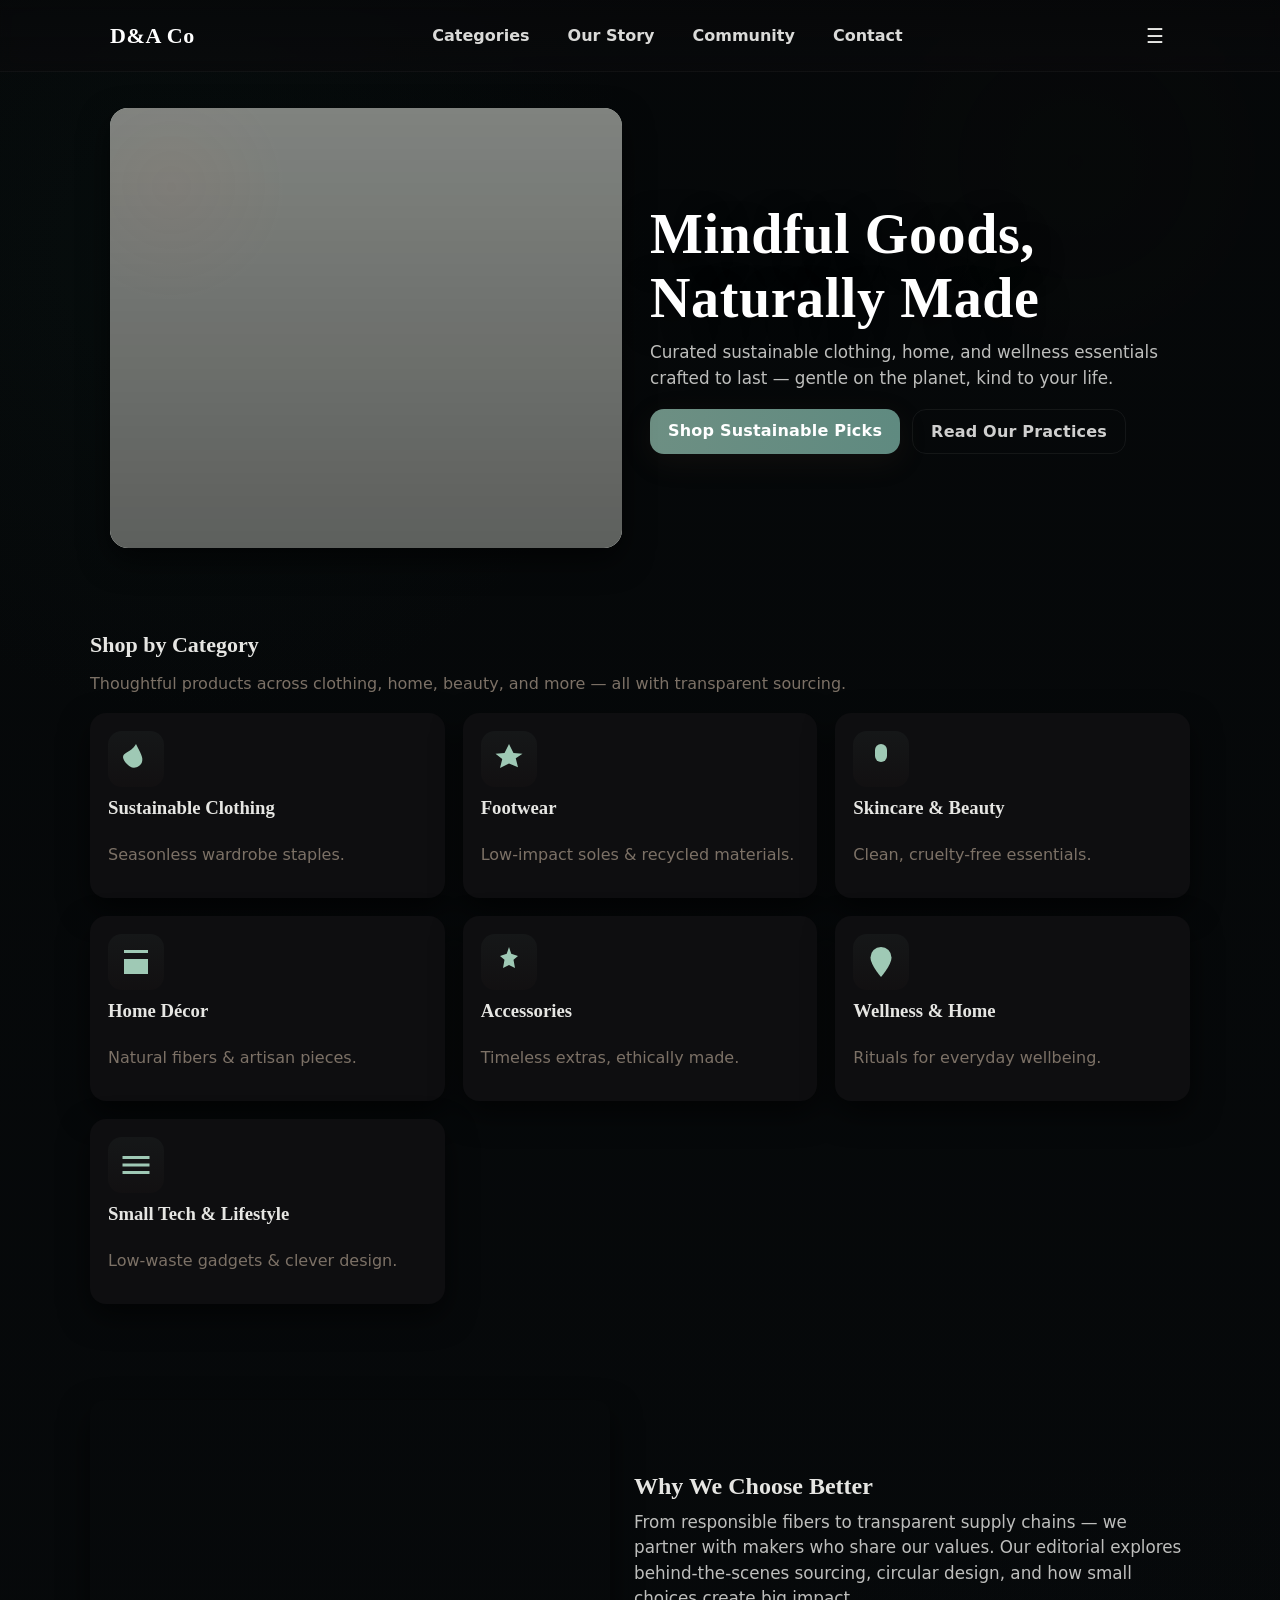
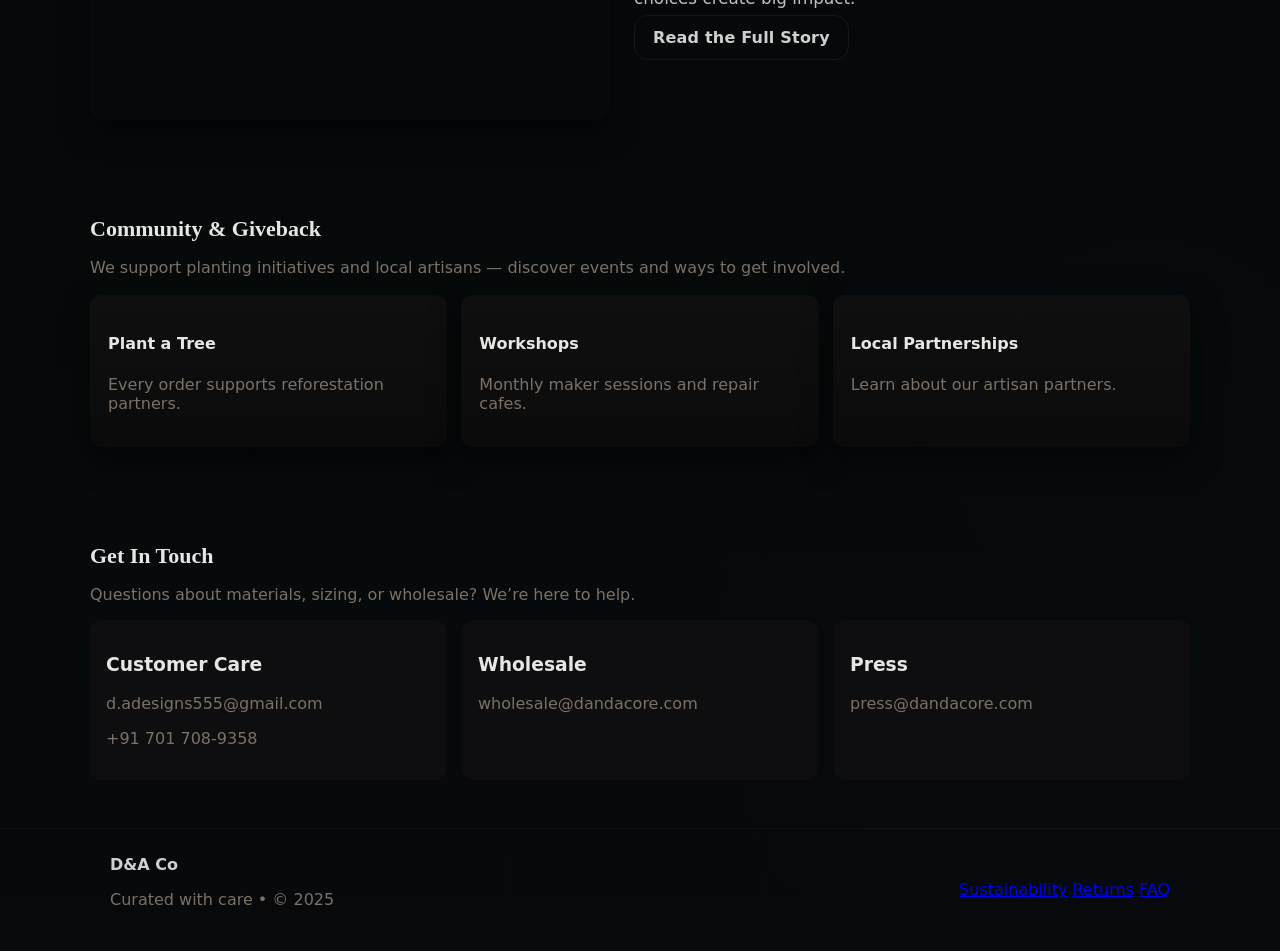
==== commit 86ff56fe: "1" ====
--- a/index.html
+++ b/index.html
@@ -8,7 +8,7 @@
     <link rel="preconnect" href="https://fonts.googleapis.com">
     <link rel="preconnect" href="https://fonts.gstatic.com" crossorigin>
     <link href="https://fonts.googleapis.com/css2?family=Playfair+Display:wght@400;600;700&family=Inter:wght@300;400;600;700&display=swap" rel="stylesheet">
-    <link rel="stylesheet" href="eco-styles.css">
+    <link rel="stylesheet" href="styles.css">
   </head>
   <body class="dark">
     <div class="atmosphere" aria-hidden="true"></div>
@@ -361,6 +361,6 @@
       </div>
     </footer>
 
-    <script src="eco-script.js"></script>
+    <script src="script.js"></script>
   </body>
 </html>
--- a/styles.css
+++ b/styles.css
@@ -0,0 +1,221 @@
+/* eco-styles.css — warm, earthy, sustainable-themed styles */
+:root{
+  --paper: #f5efe6;
+  --beige: #efe6d9;
+  --sage: #8aa89a;
+  --deep-forest: #0b2b23;
+  --deep-ink: #071217;
+  --panel-deep: rgba(6,18,20,0.6);
+  --warm-peach: rgba(201,122,91,0.10);
+  --warm-amber: rgba(255,179,77,0.06);
+  --warm-accent: rgba(255,200,170,0.12);
+  --atmo-indigo: rgba(24,28,48,0.9);
+  --atmo-rose: rgba(160,90,70,0.85);
+  --warm-peach: rgba(201,122,91,0.10);
+  --warm-amber: rgba(255,179,77,0.06);
+  --warm-accent: rgba(255,200,170,0.12);
+  --brown: #7b5a44;
+  --terracotta: #c97a5b;
+  --muted: #7c7166;
+  --card: #fffaf6;
+  --radius: 16px;
+}
+
+*{box-sizing:border-box}
+.body-replace{margin:0}
+body{margin:0;font-family:'Inter',system-ui,-apple-system,'Segoe UI',Roboto,Arial,'Poppins';background:var(--paper);color:var(--brown);-webkit-font-smoothing:antialiased}
+.eco-container{max-width:1100px;margin:0 auto;padding:0 20px}
+
+/* Atmosphere layer sits behind all content and creates wide scenic gradients */
+.atmosphere{position:fixed;inset:0;z-index:0;pointer-events:none;mix-blend-mode:overlay}
+.atmosphere .atmo-shape{position:absolute;border-radius:50%;filter:blur(92px);transform:translate3d(0,0,0);opacity:0.85}
+.atmosphere .atmo-shape.one{width:1200px;height:800px;left:-18%;top:-10%;background:radial-gradient(circle at 30% 35%, rgba(24,30,60,0.85), rgba(16,20,44,0.6));}
+.atmosphere .atmo-shape.two{width:1400px;height:900px;right:-18%;bottom:-10%;background:radial-gradient(circle at 70% 65%, rgba(190,110,80,0.55), rgba(120,60,40,0.12));}
+.atmosphere .atmo-shape.three{width:2200px;height:600px;left:50%;bottom:-28%;transform:translateX(-40%);background:linear-gradient(90deg, rgba(30,40,30,0.08), rgba(255,200,170,0.06));opacity:0.7}
+
+/* subtle slow drift animation for modern AI-like ambient motion */
+@keyframes atmo-drift-1{0%{transform:translate3d(0,0,0) scale(1)}50%{transform:translate3d(20px,-14px,0) scale(1.02)}100%{transform:translate3d(0,0,0) scale(1)}}
+@keyframes atmo-drift-2{0%{transform:translate3d(0,0,0) scale(1)}50%{transform:translate3d(-18px,12px,0) scale(1.015)}100%{transform:translate3d(0,0,0) scale(1)}}
+@keyframes atmo-drift-3{0%{transform:translate3d(0,0,0) scale(1)}50%{transform:translate3d(32px,6px,0) scale(1.01)}100%{transform:translate3d(0,0,0) scale(1)}}
+.atmosphere .atmo-shape.one{animation:atmo-drift-1 26s ease-in-out infinite}
+.atmosphere .atmo-shape.two{animation:atmo-drift-2 36s ease-in-out infinite}
+.atmosphere .atmo-shape.three{animation:atmo-drift-3 46s ease-in-out infinite}
+
+/* Respect users who prefer reduced motion */
+@media (prefers-reduced-motion: reduce){
+  .atmosphere .atmo-shape{animation: none !important; filter: blur(64px);}
+}
+
+/* Data typography & spacing — large, clear numbers and roomy cards */
+.display-xl{font-family:'Playfair Display',serif;font-size:clamp(40px,6.5vw,72px);line-height:0.98;font-weight:700;letter-spacing:-0.6px;margin:0}
+.display-lg{font-family:'Playfair Display',serif;font-size:clamp(28px,4.2vw,44px);line-height:1.02;margin:0}
+
+.data-grid{display:grid;grid-template-columns:repeat(3,1fr);gap:18px;margin:26px 0;align-items:stretch}
+.data-card{background:rgba(255,255,255,0.03);border-radius:14px;padding:20px;box-shadow:0 10px 30px rgba(2,6,8,0.45);border:1px solid rgba(255,255,255,0.04);backdrop-filter:blur(6px);display:flex;flex-direction:column;justify-content:center;min-height:120px}
+.data-card .large-number{font-size:clamp(26px,4.5vw,48px);font-weight:800;line-height:1;color:var(--brown);text-shadow:0 6px 18px rgba(0,0,0,0.18)}
+.data-card .data-meta{color:var(--muted);margin-top:8px;font-size:0.95rem}
+
+/* Light-mode variant: subtle lifted card */
+@media (prefers-color-scheme: light){
+  .data-card{background:linear-gradient(180deg, rgba(255,255,255,0.98), rgba(250,246,240,0.98));box-shadow:0 8px 28px rgba(40,34,30,0.06);border:1px solid rgba(0,0,0,0.04);}
+  .data-card .large-number{color:var(--brown);text-shadow:none}
+  .data-card .data-meta{color:var(--muted)}
+}
+
+/* Dark-mode overrides */
+.dark .data-card{background:linear-gradient(180deg, rgba(10,12,14,0.6), rgba(12,14,16,0.6));box-shadow:0 14px 40px rgba(2,6,8,0.68);border:1px solid rgba(255,255,255,0.03)}
+.dark .data-card .large-number{color:#fff;text-shadow:0 8px 22px rgba(0,0,0,0.6)}
+
+/* Utility spacing helpers */
+.space-xl{padding:36px}
+.space-lg{padding:24px}
+.tight{padding:8px}
+
+@media (max-width:980px){.data-grid{grid-template-columns:repeat(2,1fr)}}
+@media (max-width:640px){.data-grid{grid-template-columns:1fr}}
+
+/* subtle recycled-paper texture using layered gradients */
+body::before{content:'';position:fixed;inset:0;pointer-events:none;background-image:radial-gradient(rgba(0,0,0,0.02) 1px, transparent 1px);background-size:18px 18px;opacity:0.06}
+/* subtle warm ambient wash (very low opacity so it doesn't overpower content) */
+body::after{content:'';position:fixed;inset:0;pointer-events:none;z-index:0;background:radial-gradient(circle at 84% 18%, var(--warm-amber), transparent 18%);opacity:0.28;mix-blend-mode:overlay}
+
+.eco-header{backdrop-filter:blur(6px);position:sticky;top:0;z-index:40;padding:18px 0}
+.header-row{display:flex;align-items:center;justify-content:space-between}
+.eco-brand{font-family:'Playfair Display',serif;font-size:22px;color:var(--brown);text-decoration:none}
+.eco-nav{display:flex;gap:18px}
+.eco-nav a{color:var(--brown);text-decoration:none;font-weight:600}
+.eco-actions .icon-btn{background:transparent;border:0;font-size:20px}
+
+/* HERO */
+.eco-hero{padding:36px 0}
+.eco-hero-inner{display:grid;grid-template-columns:1fr 520px;gap:28px;align-items:center}
+.hero-media{height:440px;border-radius:18px;position:relative;overflow:hidden;background-color:#e9efe8;box-shadow:0 12px 30px rgba(123,90,68,0.08)}
+.hero-media::after{content:'';position:absolute;inset:0;border-radius:18px;pointer-events:none;background:
+  radial-gradient(circle at 12% 18%, var(--warm-peach), transparent 20%),
+  linear-gradient(180deg, rgba(138,168,154,0.12), rgba(201,122,91,0.08));}
+.hero-video{position:absolute;inset:0;width:100%;height:100%;object-fit:cover;border-radius:18px;display:block}
+.hero-copy h1{font-family:'Playfair Display',serif;font-size:clamp(30px,5.6vw,56px);margin:0;color:var(--brown);font-weight:700;letter-spacing:0.6px}
+.lead{color:var(--muted);margin-top:10px;font-size:1.06rem;line-height:1.5}
+.hero-actions{margin-top:18px;display:flex;gap:12px}
+.btn{padding:12px 18px;border-radius:14px;text-decoration:none;font-weight:700;letter-spacing:0.2px}
+.primary{background:linear-gradient(90deg,#6aa08f,#8fbdae);color:#fff;box-shadow:0 8px 30px rgba(34,50,44,0.18)}
+.ghost{background:transparent;border:1px solid rgba(123,90,68,0.06);color:var(--brown)}
+
+/* Categories */
+.section{padding:48px 0}
+.section-header h2{font-family:'Playfair Display',serif;font-size:22px;margin:0}
+.muted{color:var(--muted)}
+.category-grid{display:grid;grid-template-columns:repeat(3,1fr);gap:18px;margin-top:20px}
+.cat-card{background:var(--card);border-radius:16px;padding:18px;display:flex;flex-direction:column;gap:10px;text-decoration:none;color:var(--brown);box-shadow:0 12px 36px rgba(60,48,40,0.06);transition:transform .28s ease,box-shadow .28s}
+.cat-card:hover{transform:translateY(-8px);box-shadow:0 28px 54px rgba(40,34,30,0.12)}
+.cat-icon{width:56px;height:56px;color:var(--sage);border-radius:14px;background:linear-gradient(180deg, rgba(138,168,154,0.14), rgba(201,122,91,0.06));padding:10px}
+.cat-card h3{margin:0;font-family:'Playfair Display',serif}
+
+/* Clothing panel (expandable) */
+.cat-panel{max-height:0;overflow:hidden;opacity:0;transition:max-height .48s ease,opacity .28s ease;padding:0}
+.cat-panel.open{opacity:1;padding:28px 0;}
+.panel-inner{background:transparent}
+.panel-header{display:flex;justify-content:space-between;align-items:center;margin-bottom:12px}
+.panel-grid{display:grid;grid-template-columns:repeat(4,1fr);gap:14px}
+.product-card{background:var(--card);border-radius:14px;overflow:hidden;box-shadow:0 12px 30px rgba(50,40,36,0.06);transition:transform .28s,box-shadow .28s}
+.product-card:hover{transform:translateY(-8px);box-shadow:0 30px 60px rgba(20,20,20,0.18)}
+.product-thumb{height:160px;background-size:cover;background-position:center}
+.product-body{padding:12px}
+.product-body h4{margin:0;font-size:15px;font-weight:600;color:var(--brown)}
+
+@media (max-width:980px){
+  .panel-grid{grid-template-columns:repeat(2,1fr)}
+}
+@media (max-width:640px){
+  .panel-grid{grid-template-columns:1fr}
+}
+
+/* Story */
+.story-inner{display:grid;grid-template-columns:520px 1fr;gap:24px;align-items:center}
+.story-media{height:320px;border-radius:14px;background-image:url('images/Why We Choose Better.jpg');background-size:cover;background-position:center;box-shadow:0 12px 30px rgba(115,85,65,0.06)}
+.story-copy h2{font-family:'Playfair Display',serif;margin:0}
+
+/* Community */
+.community-grid{display:grid;grid-template-columns:repeat(3,1fr);gap:14px;margin-top:18px}
+.comm-card{background:linear-gradient(180deg,var(--beige),#fff);padding:18px;border-radius:12px;box-shadow:0 8px 20px rgba(115,85,65,0.04)}
+
+/* Contact */
+.contact-cards{display:flex;gap:16px;margin-top:16px}
+.contact-card{background:var(--card);padding:16px;border-radius:12px;flex:1}
+
+/* Footer */
+.eco-footer{padding:26px 0;border-top:1px solid rgba(123,90,68,0.06)}
+.footer-row{display:flex;justify-content:space-between;align-items:center}
+
+/* Micro-interactions and layout responsiveness */
+@media (max-width:980px){
+  .eco-hero-inner{grid-template-columns:1fr}
+  .story-inner{grid-template-columns:1fr}
+  .category-grid{grid-template-columns:repeat(2,1fr)}
+  .community-grid{grid-template-columns:repeat(2,1fr)}
+  .contact-cards{flex-direction:column}
+}
+
+@media (max-width:640px){
+  .eco-nav{display:none}
+  .category-grid{grid-template-columns:1fr}
+}
+
+/* Dark theme overrides (applied when <body class="dark">) */
+body.dark{
+  background:#070707;
+  color:#e6e6e3;
+  background-image:radial-gradient(circle at 15% 10%, rgba(12,38,32,0.18), transparent 18%),
+                    radial-gradient(circle at 90% 80%, rgba(10,18,28,0.12), transparent 25%),
+                    linear-gradient(180deg, rgba(4,8,10,0.6), rgba(7,10,12,0.85));
+}
+body.dark::before{background-image:none;opacity:0.02}
+.dark .eco-container{max-width:1100px}
+.dark .eco-header{background:linear-gradient(180deg, rgba(8,8,10,0.55), rgba(10,10,12,0.65));border-bottom:1px solid rgba(255,255,255,0.04)}
+.dark .eco-brand{color:#ffffff;font-weight:600;letter-spacing:0.6px}
+.dark .eco-nav a{color:rgba(230,230,228,0.95);font-weight:600;padding:8px 10px;border-radius:8px}
+.dark .eco-nav a:hover{background:rgba(255,255,255,0.02)}
+.dark .eco-actions .icon-btn{color:#e6e6e3;font-size:20px}
+.dark .eco-hero{padding:36px 0}
+.dark .hero-media{box-shadow:0 12px 30px rgba(0,0,0,0.6)}
+.dark .hero-media::after{background:
+  radial-gradient(circle at 12% 18%, rgba(201,122,91,0.06), transparent 20%),
+  linear-gradient(180deg, rgba(0,0,0,0.45), rgba(0,0,0,0.6));}
+
+/* Deep tone panel styles for statistics and highlighted cards */
+.stats-card{background:linear-gradient(180deg, rgba(8,30,25,0.72), rgba(6,18,20,0.6));border-radius:14px;padding:18px;color:var(--paper);box-shadow:0 18px 50px rgba(2,6,8,0.6);border:1px solid rgba(255,255,255,0.04);backdrop-filter:blur(6px)}
+.stats-card .stat-number{font-size:1.8rem;font-weight:800;letter-spacing:0.6px;color:#fff}
+.stats-card .stat-label{font-size:0.9rem;color:rgba(230,230,228,0.8);margin-top:6px}
+.stats-grid{display:grid;grid-template-columns:repeat(3,1fr);gap:12px}
+@media (max-width:980px){.stats-grid{grid-template-columns:repeat(2,1fr)}}
+@media (max-width:640px){.stats-grid{grid-template-columns:1fr}}
+.stats-card{
+  opacity:0;
+  transform:translateY(12px);
+  transition:opacity .62s cubic-bezier(.2,.9,.2,1), transform .62s cubic-bezier(.2,.9,.2,1);
+  will-change:opacity,transform;
+}
+.stats-card.in-view{
+  opacity:1;
+  transform:none;
+}
+.dark .hero-copy h1{color:#ffffff;text-shadow:0 8px 30px rgba(0,0,0,0.6)}
+.cat-card{position:relative;overflow:hidden}
+.cat-card::after{content:'';position:absolute;inset:0;border-radius:16px;background:linear-gradient(180deg, rgba(255,180,120,0.04), rgba(255,140,90,0.02));opacity:0;pointer-events:none;transition:opacity .36s ease}
+.cat-card:hover::after{opacity:1}
+/* Slightly warmer emphasis on primary buttons */
+.primary{box-shadow:0 8px 30px rgba(111,72,46,0.12)}
+.primary:hover{box-shadow:0 20px 48px rgba(201,122,91,0.14);transform:translateY(-2px)}
+.dark .lead{color:rgba(230,230,228,0.82);font-size:1.05rem}
+.dark .primary{background:linear-gradient(90deg,#6d8f83,#5f8a80);color:#fff}
+.dark .ghost{background:transparent;border:1px solid rgba(255,255,255,0.06);color:rgba(230,230,228,0.9)}
+.dark .cat-card{background:#0e0e10;color:#e6e6e3;box-shadow:0 12px 30px rgba(0,0,0,0.6)}
+.dark .cat-icon{background:linear-gradient(180deg, rgba(138,168,154,0.06), rgba(201,122,91,0.02));color:#9fc9b5}
+.dark .product-card{background:#0f1113;color:#e6e6e3;box-shadow:0 18px 50px rgba(0,0,0,0.7);border:1px solid rgba(255,255,255,0.03)}
+.dark .product-body{color:rgba(230,230,228,0.95)}
+.dark .product-thumb{filter:brightness(0.92);}
+.dark .story-media{box-shadow:0 12px 30px rgba(0,0,0,0.6)}
+.dark .comm-card{background:linear-gradient(180deg,#0f0f10,#0b0b0b);box-shadow:0 12px 30px rgba(0,0,0,0.6)}
+.dark .contact-card{background:#0e0e10;color:#e6e6e3}
+.dark .eco-footer{border-top:1px solid rgba(255,255,255,0.04);color:rgba(230,230,228,0.9)}
+
